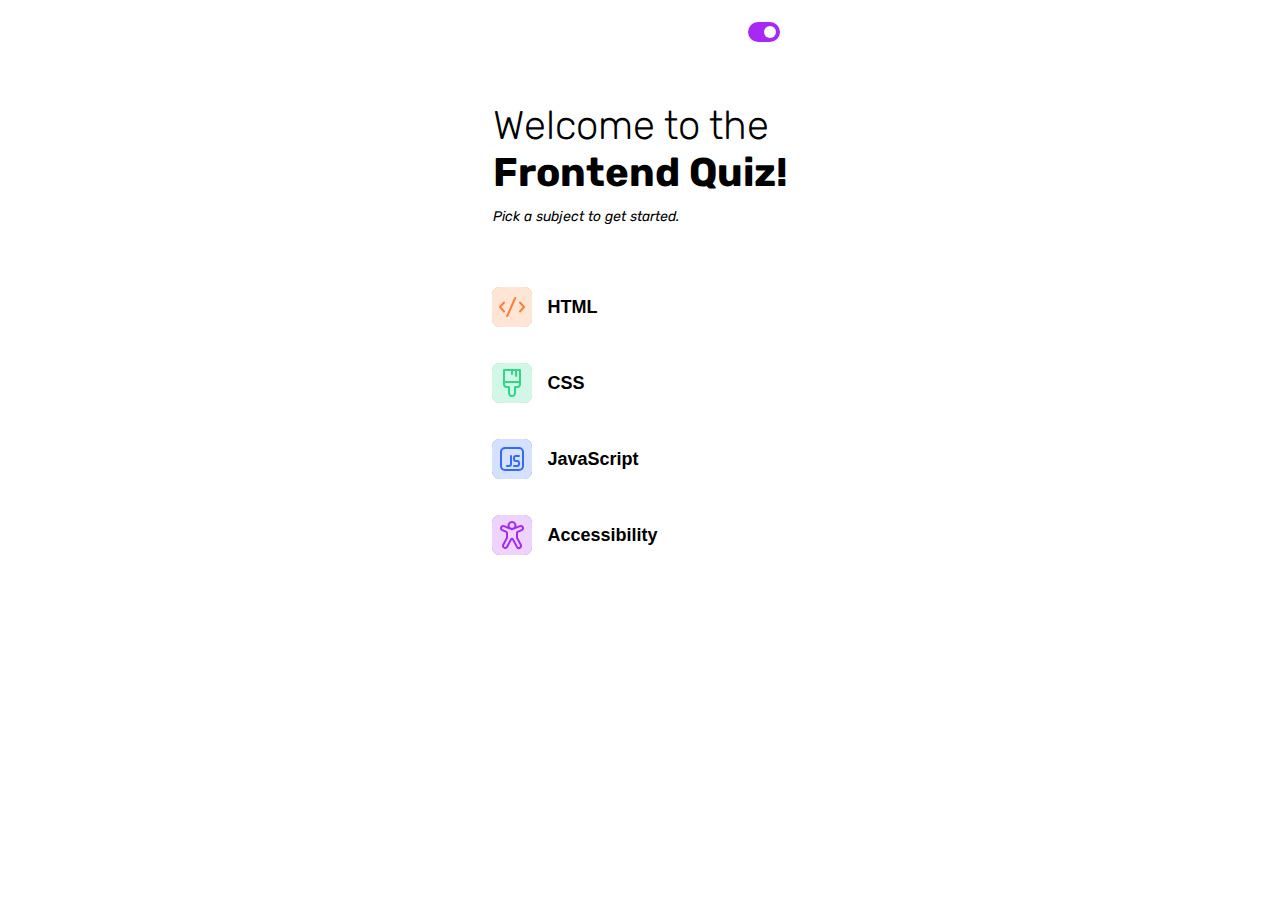
==== index.html @ 6cc458e9 "Setup element maker and quiz section for it" ====
<!DOCTYPE html>
<html lang="en">
	<head>
		<meta charset="UTF-8" />
		<meta
			name="viewport"
			content="width=device-width, initial-scale=1.0"
		/>

		<link
			rel="icon"
			type="image/png"
			sizes="32x32"
			href="./assets/images/favicon-32x32.png"
		/>

		<title>Frontend Mentor | Frontend quiz app</title>

		<link
			rel="stylesheet"
			href="style.css"
		/>

		<script
			defer
			type="module"
			src="./src/main.js"
		></script>
	</head>
	<body>
		<div class="app">
			<nav class="app-header max-width auto-inline-margin">
				<div
					data-quiz-active="false"
					class="app-header-quiz-category heading-s"
				>
					<span
						data-bg-color="white"
						class="quiz-button-icon-container quiz-category-icon-container"
						><img
							id="current-quiz-label-image"
							src="./assets/images/icon-accessibility.svg"
							alt="Accessibility"
					/></span>
					<span id="current-category-label">Category</span>
				</div>
				<div class="light-switch-container">
					<span class="light-switch-icon light-switch-icon-light"></span>
					<label class="switch">
						<input
							type="checkbox"
							id="light-toggle"
							checked
						/>
						<span class="slider round"></span>
					</label>
					<span class="light-switch-icon light-switch-icon-dark"></span>
				</div>
			</nav>
			<header
				id="quiz-intro-container"
				class="quiz-intro-container app-screen"
			>
				<div class="title-container max-width">
					<h1 class="title">
						<span class="heading-l">Welcome to the</span>
						<br />
						<span class="heading-l bold">Frontend Quiz!</span>
					</h1>
					<p class="body-s subtitle">Pick a subject to get started.</p>
				</div>
				<nav class="quiz-choices-nav max-width">
					<ul class="quiz-choices-list">
						<li>
							<button
								id="btn-quiz-choice-html"
								class="button btn-quiz-category-choice btn-quiz-button heading-s"
							>
								<span
									data-bg-color="orange"
									class="quiz-button-icon-container"
									><img
										src="./assets/images/icon-html.svg"
										alt=""
										srcset=""
								/></span>
								<span>HTML</span>
							</button>
						</li>
						<li>
							<button
								id="btn-quiz-choice-css"
								class="button btn-quiz-category-choice btn-quiz-button heading-s"
							>
								<span
									data-bg-color="green"
									class="quiz-button-icon-container"
									><img
										src="./assets/images/icon-css.svg"
										alt=""
										srcset=""
								/></span>
								<span>CSS</span>
							</button>
						</li>
						<li>
							<button
								id="btn-quiz-choice-js"
								class="button btn-quiz-category-choice btn-quiz-button heading-s"
							>
								<span
									data-bg-color="blue"
									class="quiz-button-icon-container"
									><img
										src="./assets/images/icon-js.svg"
										alt=""
										srcset=""
								/></span>
								<span>JavaScript</span>
							</button>
						</li>
						<li>
							<button
								id="btn-quiz-choice-accessibility"
								class="button btn-quiz-category-choice btn-quiz-button heading-s"
							>
								<span
									data-bg-color="purple"
									class="quiz-button-icon-container"
									><img
										src="./assets/images/icon-accessibility.svg"
										alt=""
										srcset=""
								/></span>
								<span>Accessibility</span>
							</button>
						</li>
					</ul>
				</nav>
			</header>
			<main
				id="quiz-container"
				class="quiz-container app-screen"
			>
				<section class="auto-inline-margin">
					<div class="question-header max-width auto-inline-margin">
						<h3 class="body-s subtitle">
							Question <span>{number}</span> of 10
						</h3>
						<p class="quiz-question-body">
							Lorem ipsum dolor sit amet consectetur adipisicing elit. Maxime
							officiis cumque officia?
						</p>
						<div
							id="quiz-progress-bar-container"
							class=""
						>
							<div id="quiz-progress-bar"></div>
						</div>
					</div>

					<div class="max-width auto-inline-margin">
						<ul>
							<li>
								<button
									id="btn-quiz-option-a"
									class="button btn-quiz-button btn-quiz-question-option heading-s"
								>
									<span
										class="quiz-button-icon-container quiz-button-option-icon icon-bg-white"
									></span>
									<span>Option A</span>
								</button>
							</li>
							<li>
								<button
									id="btn-quiz-option-b"
									class="button btn-quiz-button btn-quiz-question-option heading-s"
								>
									<span
										class="quiz-button-icon-container quiz-button-option-icon icon-bg-white"
									></span>
									<span>Option B</span>
								</button>
							</li>
							<li>
								<button
									id="btn-quiz-option-c"
									class="button btn-quiz-button btn-quiz-question-option heading-s"
								>
									<span
										class="quiz-button-icon-container quiz-button-option-icon icon-bg-white"
									></span>
									<span>Option C</span>
								</button>
							</li>
							<li>
								<button
									id="btn-quiz-option-d"
									class="button btn-quiz-button btn-quiz-question-option heading-s"
								>
									<span
										class="quiz-button-icon-container quiz-button-option-icon icon-bg-white"
									></span>
									<span>Option D</span>
								</button>
							</li>
						</ul>
						<button
							id="quiz-submit-question"
							class="button btn-question-submit"
						>
							Submit answer
						</button>
					</div>
				</section>

				<div
					class="quiz-end-screen app-screen"
					style="display: none"
				>
					<div class="max-width auto-inline-margin"></div>
					Quiz completed You scored <span>{score}</span>out of 10
				</div>
			</main>
		</div>
	</body>
</html>
---- style.css ----
@font-face {
	font-family: 'Rubik';
	src: url('./assets/fonts/Rubik-VariableFont_wght.ttf');
	font-style: normal;
}

@font-face {
	font-family: 'Rubik';
	src: url('./assets/fonts/Rubik-Italic-VariableFont_wght.ttf');
	font-style: italic;
}

:root {
	color-scheme: light dark;

	--clr-purple: #a729f5;
	--clr-green: #26d782;
	--clr-red: #ee5454;
	--clr-blue: #306aff;
	--clr-orange: #ff7e35;

	--clr-pure-white: #ffffff;
	--clr-dark-navy: #313e51;
	--clr-grey-navy: #626c7f;
	--clr-light-grey: #f4f6fa;
	--clr-navy: #3b4d66;
	--clr-light-bluish: #abc1e1;

	--clr-primary: var(--clr-purple);
	--clr-success: var(--clr-green);
	--clr-error: var(--clr-red);

	--radius: 24px; /* Desktop */
	--radius: 12px; /* Mobile */

	font-size: 12px;
}

/*** Reset ***/

*,
*::before,
*::after {
	box-sizing: border-box;
}

h1,
h2,
h3,
h4,
h5,
h6,
p,
ul,
ol,
li {
	margin: 0;
	padding: 0;
}

/*** Light & Dark Color Schemes ***/
:root:has(body[data-light-mode='dark']) {
	--clr-on-surface-1: var(--clr-pure-white);
	--clr-on-surface-2: var(--clr-light-bluish);

	--clr-surface-1: var(--clr-dark-navy);
	--clr-surface-2: var(--clr-navy);
}

:root:has(body[data-light-mode='light']) {
	--clr-on-surface-1: var(--clr-dark-navy);
	--clr-on-surface-2: var(--clr-grey-navy);

	--clr-surface-1: var(--clr-light-grey);
	--clr-surface-2: var(--clr-pure-white);
}

/*** General ***/

body {
	display: flex;
	flex-direction: column;
	align-items: center;
	justify-content: center;

	min-height: 100vh;
	width: 100%;

	margin: 0;

	font-family: 'Rubik', sans-serif;
	color: var(--clr-on-surface-1);

	background-color: var(--clr-surface-1);

	background-repeat: no-repeat;
	background-attachment: fixed;
	background-size: cover;
}

.app {
	position: relative;

	overflow: hidden;

	width: 100vw;
	min-height: 100vh;
}

.app-screen {
	position: absolute;
	top: 0;
	left: 0;

	display: flex;
	align-items: center;
	justify-content: center;

	height: 100%;
	width: 100%;

	transition: transform 0.5s ease-out;
}

/*** App Header ***/

.app-header {
	position: relative;
	display: flex;
	align-items: center;
	justify-content: space-between;

	width: 100%;

	margin-top: 1rem;

	z-index: 10;
}

.app-header-quiz-category {
	display: flex;
	align-items: center;
}

.quiz-button-icon-container.quiz-category-icon-container {
	border-radius: 4px;
}

/*** Quiz Introduction ***/
header.quiz-intro-container {
	display: flex;
	flex-direction: column;
	align-items: center;
	justify-content: center;

	gap: 4rem;

	width: 100%;
}

.title-container {
	display: flex;
	flex-direction: column;
	justify-content: space-between;

	min-height: 125px;

	margin-top: 8.5rem;
}

.quiz-choices-nav {
	width: 100%;
	margin-bottom: auto;
}

/*** Quiz Container ***/

#quiz-container {
	visibility: hidden; /* Only doing this initially because the screen starts out in the middle then flys out when the page loads, and it looks bad.
							This gets updated in the JavaScript when any button is clicked so it becomes visible right away and the user never knows! */

	display: flex;
	flex-direction: column;
	align-items: start;
	justify-content: stretch;

	gap: 1rem;

	margin-bottom: auto;

	transform: translateX(100%);
}

.question-header {
	margin-top: 8.5rem;
}

button.button.btn-question-submit {
	margin-top: 1rem;

	font-size: 18px;
	font-weight: 700;

	background-color: var(--clr-purple);
}

/*** Lists ***/

ul {
	display: flex;
	flex-direction: column;
	align-items: center;
	justify-content: center;

	/* gap: 2rem; */ /* Desktop */
	gap: 12px; /* Mobile */

	width: 100%;

	margin: 0;
	padding: 0;

	list-style-type: none;
}

li {
	width: 100%;
}

/*** Buttons ***/

button.button {
	position: relative;
	display: flex;
	align-items: center;
	justify-content: center;

	border: 3px solid rgba(0, 0, 0, 0);
	border-radius: var(--radius);

	color: var(--clr-on-surface-1);

	background-color: var(--clr-surface-2);

	width: 100%;
	max-width: 564px;

	min-height: 96px; /* Desktop */
	min-height: 64px; /* Mobile */

	padding-inline: 20px; /* Desktop */
	padding-inline: 12px; /* Mobile */

	overflow: hidden;

	transition: border 0.1s ease-out;
}

button.button::before {
	content: '';

	position: absolute;
	top: 0;
	left: 0;

	width: 100%;
	height: 100%;

	background-color: white;
	opacity: 0;

	transition: opacity 0.1s ease-out;
}

.button.btn-question-submit {
	color: var(--clr-pure-white);
}

/*** Buttons - Hover ***/

button.button:hover {
	cursor: pointer;
	border: 3px solid rgba(255, 255, 255, 0.1);
}

button.button:hover::before {
	opacity: 0.1;
}

/*** Buttons - Active ***/

button.button:active {
	border: 3px solid white;
}

/*** Buttons - Other ***/

button.button.btn-quiz-button {
	justify-content: start;
}

/*** Quiz Category Icon ***/

.quiz-button-icon-container {
	position: relative;
	isolation: isolate;

	display: flex;
	align-items: center;
	justify-content: center;

	margin-right: 32px; /* Desktop */
	margin-right: 16px; /* Mobile */

	padding: 8px; /* Desktop */
	padding: 4px; /* Mobile */

	width: 56px; /* Desktop */
	width: 40px; /* Mobile */

	height: 56px; /* Desktop */
	height: 40px; /* Mobile */

	aspect-ratio: 1;

	border-radius: 8px;

	overflow: hidden;
}

.quiz-button-icon-container::before {
	content: '';
	position: absolute;
	top: 0;
	left: 0;

	width: 100%;
	height: 100%;

	background-color: #fff;
	opacity: 0.8;
}

.quiz-button-icon-container > img {
	max-width: 100%;
	z-index: 2;
}

/*** Buttons for Quiz Options ***/

.quiz-button-option-icon::before {
	content: 'A'; /* This should be dynamically changed in JS */
	display: flex;
	align-items: center;
	justify-content: center;

	font-size: 18px;
	color: var(--clr-grey-navy);
}

.btn-quiz-question-option:active > .quiz-button-icon-container::before,
.btn-quiz-question-option:focus > .quiz-button-icon-container::before {
	background-color: var(--clr-purple);
	color: var(--clr-pure-white);
}

button.button:has(.quiz-button-option-icon):active,
button.button:has(.quiz-button-option-icon):focus {
	border-color: var(--clr-purple);
}

/*** Button Icon Background Colors ***/

.icon-bg-orange,
[data-bg-color='orange'] {
	background-color: var(--clr-orange);
}

.icon-bg-green,
[data-bg-color='green'] {
	background-color: var(--clr-green);
}

.icon-bg-blue,
[data-bg-color='blue'] {
	background-color: var(--clr-blue);
}

.icon-bg-purple,
[data-bg-color='purple'] {
	background-color: var(--clr-purple);
}

.icon-bg-white,
[data-bg-color='white'] {
	background-color: var(--clr-pure-white);
}

/*** Buttons with BG Icon Colors - Active ***/

button.button:has([data-bg-color='orange']):active,
button.button:has([data-bg-color='orange']):focus {
	border-color: var(--clr-orange);
}

button.button:has([data-bg-color='green']):active,
button.button:has([data-bg-color='green']):focus {
	border-color: var(--clr-green);
}

button.button:has([data-bg-color='blue']):active,
button.button:has([data-bg-color='blue']):focus {
	border-color: var(--clr-blue);
}

button.button:has([data-bg-color='purple']):active,
button.button:has([data-bg-color='purple']):focus {
	border-color: var(--clr-purple);
}

/*** Light Toggle ***/

.light-switch-container {
	display: flex;
	align-items: center;
	justify-content: center;

	gap: 8px;

	margin-left: auto;
}

.switch {
	position: relative;
	display: inline-block;

	width: 32px;
	height: 20px;
}

.switch input {
	opacity: 0;
	width: 0;
	height: 0;
}

.slider {
	position: absolute;
	cursor: pointer;
	inset: 0;
	background-color: var(--clr-purple);
	transition: 0.1s ease-out;
}

.slider:before {
	position: absolute;
	content: '';
	height: 12px;
	width: 12px;
	left: 4px;
	bottom: 4px;
	background-color: var(--clr-pure-white);
	transition: 0.1s ease-out;
}

input:checked + .slider {
	background-color: var(--clr-purple);
}

input:focus + .slider {
	box-shadow: 0 0 1px var(--clr-purple);
}

input:checked + .slider:before {
	transform: translateX(12px);
}

/*** Light Toggle Icons ***/

.light-switch-icon {
	display: flex;
	align-items: center;
	justify-content: center;

	width: 16px;
	height: 16px;

	background-repeat: no-repeat;
	background-position: 50%;
	background-size: cover;
}

/* Rounded sliders */
.slider.round {
	border-radius: 34px;
}

.slider.round:before {
	border-radius: 50%;
}

/*** Quiz Progress Bar ***/

#quiz-progress-bar-container {
	position: relative;
	display: flex;
	align-items: center;
	justify-content: center;

	margin-block: 1rem;

	height: 16px;
	width: 100%;

	border: 4px solid var(--clr-surface-2);
	border-radius: 999px;

	background-color: var(--clr-surface-2);

	overflow: hidden;
}

#quiz-progress-bar {
	position: absolute;
	left: 0;

	display: flex;
	align-items: center;
	justify-content: center;

	max-width: 100%;
	width: 65%; /* Should dynamically change with JS */
	height: 100%;

	border-radius: 999px;

	background-color: var(--clr-purple);
}

/*** Utility ***/

[data-quiz-active='true'] {
	visibility: visible;
	opacity: 1;

	transition: opacity 0.5s ease-in-out;
}

.hidden,
[data-quiz-active='false'] {
	visibility: hidden;
	opacity: 0;
}

.auto-inline-margin {
	margin-inline: auto;
	width: 100%;
}

.max-width {
	max-width: 327px;
}

.bold,
.heading-l.bold {
	font-weight: 700;
}

.heading-display {
	font-size: 144px;
}

h1,
h2,
.heading-l {
	font-size: 64px; /* Desktop */
	font-size: 40px; /* Mobile */
	font-weight: 300;
}

h3,
h4,
.heading-m {
	font-size: 36px;
	font-weight: 300;
}

h5,
h6,
.heading-s {
	font-size: 28px; /* Desktop */
	font-size: 18px; /* Mobile */
	font-weight: 600;
}

p,
.body-m {
	font-size: 24px;
	line-height: 150%;
}

.body-s {
	font-size: 20px; /* Desktop */
	font-size: 14px; /* Mobile */
	font-style: italic;
	line-height: 150%;
	color: var(--clr-on-surface-2);
}

.quiz-question-body {
	font-size: 20px;
	line-height: 120%;
}

/*** Background Images - Responsive with Light & Dark Versions ***/

/*** Desktop Color Scheme BG ***/
body[data-light-mode='dark'] {
	body {
		background-image: url(./assets/images/pattern-background-desktop-dark.svg);
	}

	.light-switch-icon-dark {
		background-image: url('./assets/images/icon-moon-light.svg');
	}

	.light-switch-icon-light {
		background-image: url('./assets/images/icon-sun-light.svg');
	}
}

body[data-light-mode='light'] {
	body {
		background-image: url(./assets/images/pattern-background-desktop-light.svg);
	}

	.light-switch-icon-dark {
		background-image: url('./assets/images/icon-moon-dark.svg');
	}

	.light-switch-icon-light {
		background-image: url('./assets/images/icon-sun-dark.svg');
	}
}

/*** Tablet Color Scheme BG ***/

@media screen and (max-width: 768px) {
	body[data-light-mode='dark'] {
		background-image: url(./assets/images/pattern-background-tablet-dark.svg);
	}

	body[data-light-mode='light'] {
		background-image: url(./assets/images/pattern-background-tablet-light.svg);
	}
}

/*** Mobile Color Scheme BG ***/
@media screen and (max-width: 375px) {
	body[data-light-mode='dark'] {
		background-image: url(./assets/images/pattern-background-mobile-dark.svg);
	}

	body[data-light-mode='light'] {
		background-image: url(./assets/images/pattern-background-mobile-light.svg);
	}
}
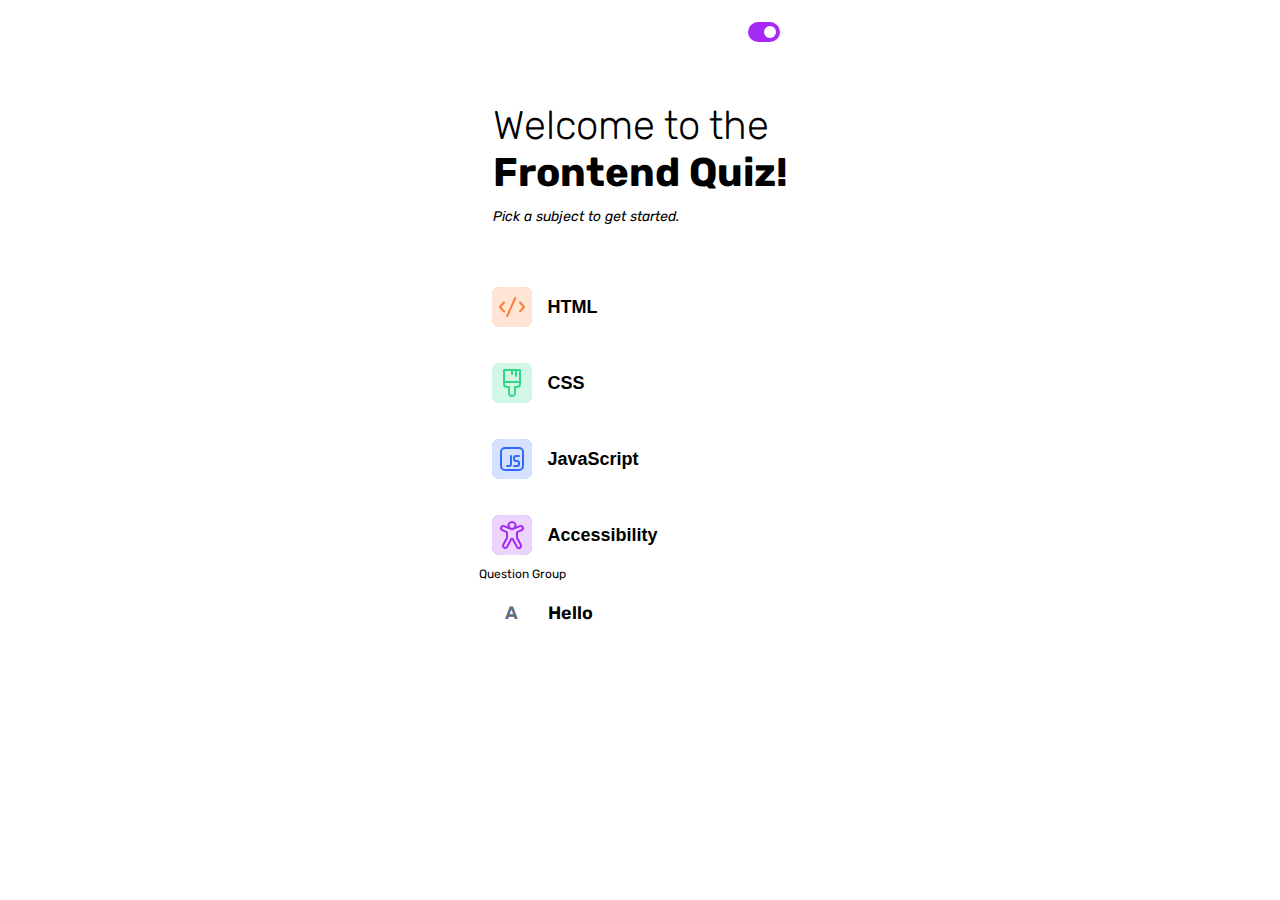
==== commit d5c2392b: "Working on styling those radio buttons" ====
--- a/index.html
+++ b/index.html
@@ -136,93 +136,40 @@
 							</button>
 						</li>
 					</ul>
+					<fieldset class="quiz-questions-fieldset">
+						<legend>Question Group</legend>
+						<label class="question-container button btn-quiz-button heading-s">
+							<input
+								class="question-input"
+								type="radio"
+								name=""
+								id=""
+							/>
+							<span
+								data-bg-color="white"
+								class="question-icon quiz-button-icon-container"
+								>A</span
+							>
+							<span class="question-label">Hello</span>
+						</label>
+					</fieldset>
 				</nav>
 			</header>
 			<main
 				id="quiz-container"
 				class="quiz-container app-screen"
 			>
-				<section class="auto-inline-margin">
-					<div class="question-header max-width auto-inline-margin">
-						<h3 class="body-s subtitle">
-							Question <span>{number}</span> of 10
-						</h3>
-						<p class="quiz-question-body">
-							Lorem ipsum dolor sit amet consectetur adipisicing elit. Maxime
-							officiis cumque officia?
-						</p>
-						<div
-							id="quiz-progress-bar-container"
-							class=""
-						>
-							<div id="quiz-progress-bar"></div>
-						</div>
-					</div>
-
-					<div class="max-width auto-inline-margin">
-						<ul>
-							<li>
-								<button
-									id="btn-quiz-option-a"
-									class="button btn-quiz-button btn-quiz-question-option heading-s"
-								>
-									<span
-										class="quiz-button-icon-container quiz-button-option-icon icon-bg-white"
-									></span>
-									<span>Option A</span>
-								</button>
-							</li>
-							<li>
-								<button
-									id="btn-quiz-option-b"
-									class="button btn-quiz-button btn-quiz-question-option heading-s"
-								>
-									<span
-										class="quiz-button-icon-container quiz-button-option-icon icon-bg-white"
-									></span>
-									<span>Option B</span>
-								</button>
-							</li>
-							<li>
-								<button
-									id="btn-quiz-option-c"
-									class="button btn-quiz-button btn-quiz-question-option heading-s"
-								>
-									<span
-										class="quiz-button-icon-container quiz-button-option-icon icon-bg-white"
-									></span>
-									<span>Option C</span>
-								</button>
-							</li>
-							<li>
-								<button
-									id="btn-quiz-option-d"
-									class="button btn-quiz-button btn-quiz-question-option heading-s"
-								>
-									<span
-										class="quiz-button-icon-container quiz-button-option-icon icon-bg-white"
-									></span>
-									<span>Option D</span>
-								</button>
-							</li>
-						</ul>
-						<button
-							id="quiz-submit-question"
-							class="button btn-question-submit"
-						>
-							Submit answer
-						</button>
-					</div>
-				</section>
-
-				<div
-					class="quiz-end-screen app-screen"
-					style="display: none"
-				>
-					<div class="max-width auto-inline-margin"></div>
-					Quiz completed You scored <span>{score}</span>out of 10
-				</div>
+				<!-- ------------------- -->
+				<!--Quiz Sections Go Here-->
+				<!-- ------------------- -->
 			</main>
+			<div
+				class="quiz-end-screen app-screen"
+				style="display: none"
+			>
+				<div class="max-width auto-inline-margin"></div>
+				Quiz completed You scored <span>{score}</span>out of 10
+			</div>
 		</div>
 	</body>
 </html>
--- a/style.css
+++ b/style.css
@@ -176,6 +176,12 @@
 /*** Quiz Container ***/
 
 #quiz-container {
+	position: relative;
+	/* overflow: hidden; */
+
+	/* width: 100vw; */
+	/* height: 100%; */
+
 	visibility: hidden; /* Only doing this initially because the screen starts out in the middle then flys out when the page loads, and it looks bad.
 							This gets updated in the JavaScript when any button is clicked so it becomes visible right away and the user never knows! */
 
@@ -191,82 +197,132 @@
 	transform: translateX(100%);
 }
 
-.question-header {
-	margin-top: 8.5rem;
-}
-
-button.button.btn-question-submit {
-	margin-top: 1rem;
-
-	font-size: 18px;
-	font-weight: 700;
-
-	background-color: var(--clr-purple);
-}
-
-/*** Lists ***/
-
-ul {
-	display: flex;
-	flex-direction: column;
-	align-items: center;
-	justify-content: center;
-
-	/* gap: 2rem; */ /* Desktop */
-	gap: 12px; /* Mobile */
-
-	width: 100%;
-
-	margin: 0;
-	padding: 0;
-
-	list-style-type: none;
-}
-
-li {
-	width: 100%;
-}
-
-/*** Buttons ***/
-
-button.button {
-	position: relative;
-	display: flex;
-	align-items: center;
-	justify-content: center;
-
-	border: 3px solid rgba(0, 0, 0, 0);
-	border-radius: var(--radius);
-
-	color: var(--clr-on-surface-1);
-
-	background-color: var(--clr-surface-2);
-
-	width: 100%;
-	max-width: 564px;
-
-	min-height: 96px; /* Desktop */
-	min-height: 64px; /* Mobile */
-
-	padding-inline: 20px; /* Desktop */
-	padding-inline: 12px; /* Mobile */
-
-	overflow: hidden;
-
-	transition: border 0.1s ease-out;
-}
-
-button.button::before {
-	content: '';
-
+#quiz-container > section {
 	position: absolute;
 	top: 0;
 	left: 0;
 
+	display: flex;
+	flex-direction: column;
+	align-items: center;
+	justify-content: start;
+
+	height: 100vh;
+	width: 100%;
+
+	transition: transform 0.5s ease-out;
+}
+
+.question-header {
+	margin-top: 4rem;
+}
+
+button.button.btn-question-submit {
+	margin-top: 1rem;
+
+	font-size: 18px;
+	font-weight: 700;
+
+	background-color: var(--clr-purple);
+}
+
+/*** Quiz Questions Fieldset ***/
+
+.quiz-questions-fieldset {
+	display: flex;
+	flex-direction: column;
+	align-items: center;
+	justify-content: center;
+
+	margin: 0;
+	padding: 0;
+
+	border: none;
+}
+
+.question-input {
+	display: none;
+}
+
+/* .question-container {
+	display: flex;
+	align-items: center;
+	justify-content: start;
+	gap: 1rem;
+
+	border-radius: var(--radius);
+
+	width: 100%;
+	min-height: 64px;
+	background-color: var(--clr-surface-2);
+} */
+/*** Lists ***/
+
+ul {
+	display: flex;
+	flex-direction: column;
+	align-items: center;
+	justify-content: center;
+
+	/* gap: 2rem; */ /* Desktop */
+	gap: 12px; /* Mobile */
+
+	width: 100%;
+
+	margin: 0;
+	padding: 0;
+
+	list-style-type: none;
+}
+
+li {
+	width: 100%;
+}
+
+/*** Buttons ***/
+
+button.button,
+label.button,
+.question-container.button {
+	position: relative;
+	display: flex;
+	align-items: center;
+	justify-content: start;
+
+	border: 3px solid rgba(0, 0, 0, 0);
+	border-radius: var(--radius);
+
+	color: var(--clr-on-surface-1);
+
+	background-color: var(--clr-surface-2);
+
+	width: 100%;
+	max-width: 564px;
+
+	min-height: 96px; /* Desktop */
+	min-height: 64px; /* Mobile */
+
+	padding-inline: 20px; /* Desktop */
+	padding-inline: 12px; /* Mobile */
+
+	overflow: hidden;
+
+	transition: border 0.1s ease-out;
+}
+
+button.button::before,
+label.button::before,
+.question-container.button::before {
+	content: '';
+
+	position: absolute;
+	top: 0;
+	left: 0;
+
 	width: 100%;
 	height: 100%;
 
-	background-color: white;
+	background-color: var(--clr-pure-white);
 	opacity: 0;
 
 	transition: opacity 0.1s ease-out;
@@ -278,18 +334,23 @@
 
 /*** Buttons - Hover ***/
 
-button.button:hover {
+button.button:hover,
+label.button:hover,
+.question-container.button:hover {
 	cursor: pointer;
 	border: 3px solid rgba(255, 255, 255, 0.1);
 }
 
-button.button:hover::before {
+button.button:hover::before,
+label.button:hover::before,
+.question-container.button:hover::before {
 	opacity: 0.1;
 }
 
 /*** Buttons - Active ***/
 
-button.button:active {
+button.button:active,
+input.question-input:checked {
 	border: 3px solid white;
 }
 
@@ -299,7 +360,11 @@
 	justify-content: start;
 }
 
-/*** Quiz Category Icon ***/
+.quiz-button-option-label {
+	text-align: left;
+}
+
+/*** Quiz Button Icon ***/
 
 .quiz-button-icon-container {
 	position: relative;
@@ -309,6 +374,8 @@
 	align-items: center;
 	justify-content: center;
 
+	flex-shrink: 0;
+
 	margin-right: 32px; /* Desktop */
 	margin-right: 16px; /* Mobile */
 
@@ -326,6 +393,9 @@
 	border-radius: 8px;
 
 	overflow: hidden;
+
+	font-size: 18px;
+	color: var(--clr-grey-navy);
 }
 
 .quiz-button-icon-container::before {
@@ -339,6 +409,8 @@
 
 	background-color: #fff;
 	opacity: 0.8;
+
+	z-index: -1;
 }
 
 .quiz-button-icon-container > img {
@@ -348,20 +420,14 @@
 
 /*** Buttons for Quiz Options ***/
 
-.quiz-button-option-icon::before {
-	content: 'A'; /* This should be dynamically changed in JS */
-	display: flex;
-	align-items: center;
-	justify-content: center;
-
-	font-size: 18px;
-	color: var(--clr-grey-navy);
+.btn-quiz-question-option:active > .quiz-button-icon-container,
+.btn-quiz-question-option:focus > .quiz-button-icon-container {
+	color: var(--clr-pure-white);
 }
 
 .btn-quiz-question-option:active > .quiz-button-icon-container::before,
 .btn-quiz-question-option:focus > .quiz-button-icon-container::before {
 	background-color: var(--clr-purple);
-	color: var(--clr-pure-white);
 }
 
 button.button:has(.quiz-button-option-icon):active,
@@ -529,7 +595,9 @@
 	justify-content: center;
 
 	max-width: 100%;
-	width: 65%; /* Should dynamically change with JS */
+
+	/* Width Should dynamically change with JS */
+
 	height: 100%;
 
 	border-radius: 999px;
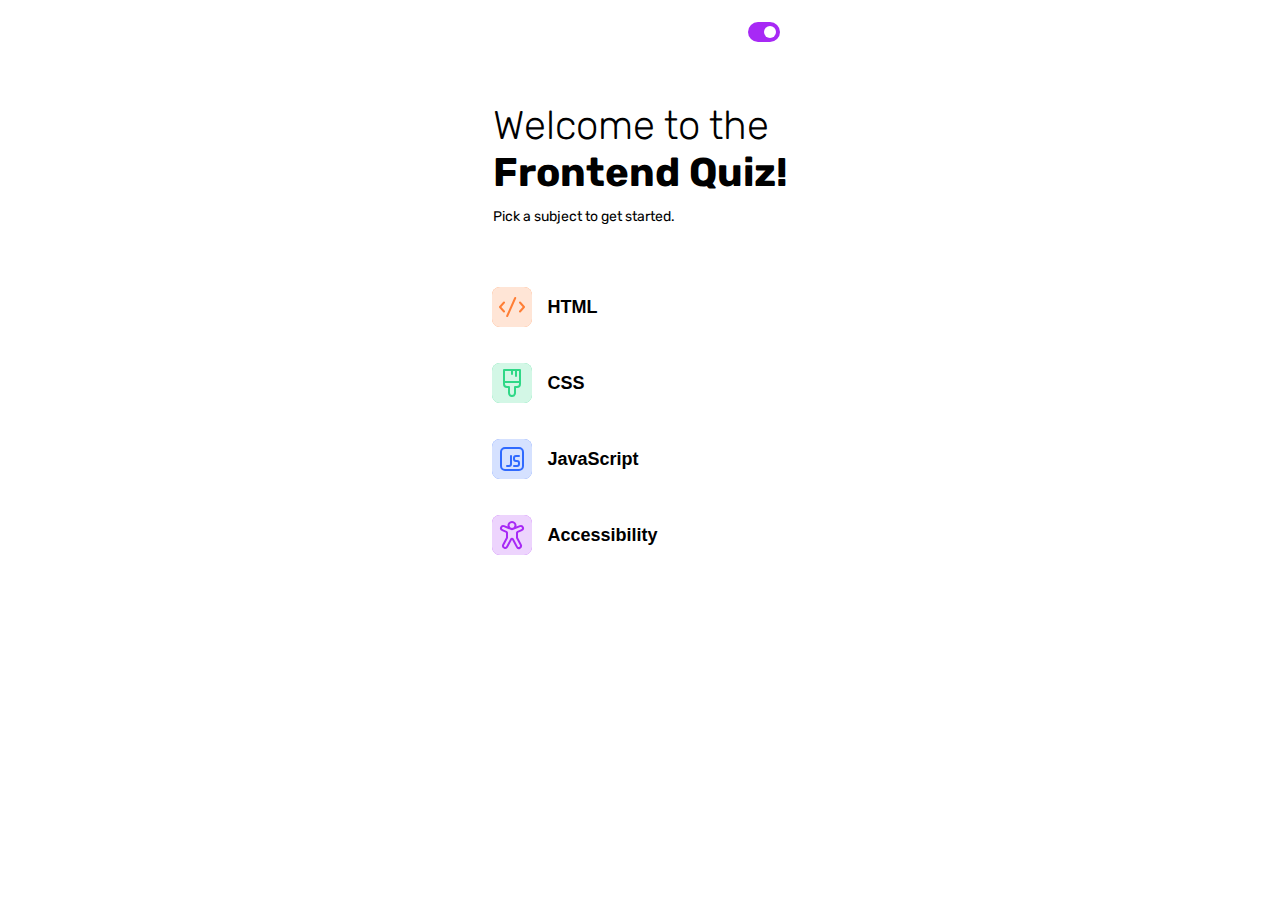
==== commit d2e07c17: "Setup end screen to be end of screen" ====
--- a/index.html
+++ b/index.html
@@ -4,36 +4,31 @@
 		<meta charset="UTF-8" />
 		<meta
 			name="viewport"
-			content="width=device-width, initial-scale=1.0"
-		/>
+			content="width=device-width, initial-scale=1.0" />
 
 		<link
 			rel="icon"
 			type="image/png"
 			sizes="32x32"
-			href="./assets/images/favicon-32x32.png"
-		/>
+			href="./assets/images/favicon-32x32.png" />
 
 		<title>Frontend Mentor | Frontend quiz app</title>
 
 		<link
 			rel="stylesheet"
-			href="style.css"
-		/>
+			href="style.css" />
 
 		<script
 			defer
 			type="module"
-			src="./src/main.js"
-		></script>
+			src="./src/main.js"></script>
 	</head>
 	<body>
 		<div class="app">
 			<nav class="app-header max-width auto-inline-margin">
 				<div
 					data-quiz-active="false"
-					class="app-header-quiz-category heading-s"
-				>
+					class="app-header-quiz-category heading-s">
 					<span
 						data-bg-color="white"
 						class="quiz-button-icon-container quiz-category-icon-container"
@@ -50,8 +45,7 @@
 						<input
 							type="checkbox"
 							id="light-toggle"
-							checked
-						/>
+							checked />
 						<span class="slider round"></span>
 					</label>
 					<span class="light-switch-icon light-switch-icon-dark"></span>
@@ -59,8 +53,7 @@
 			</nav>
 			<header
 				id="quiz-intro-container"
-				class="quiz-intro-container app-screen"
-			>
+				class="quiz-intro-container app-screen">
 				<div class="title-container max-width">
 					<h1 class="title">
 						<span class="heading-l">Welcome to the</span>
@@ -74,8 +67,7 @@
 						<li>
 							<button
 								id="btn-quiz-choice-html"
-								class="button btn-quiz-category-choice btn-quiz-button heading-s"
-							>
+								class="button btn-quiz-category-choice btn-quiz-button heading-s">
 								<span
 									data-bg-color="orange"
 									class="quiz-button-icon-container"
@@ -90,8 +82,7 @@
 						<li>
 							<button
 								id="btn-quiz-choice-css"
-								class="button btn-quiz-category-choice btn-quiz-button heading-s"
-							>
+								class="button btn-quiz-category-choice btn-quiz-button heading-s">
 								<span
 									data-bg-color="green"
 									class="quiz-button-icon-container"
@@ -106,8 +97,7 @@
 						<li>
 							<button
 								id="btn-quiz-choice-js"
-								class="button btn-quiz-category-choice btn-quiz-button heading-s"
-							>
+								class="button btn-quiz-category-choice btn-quiz-button heading-s">
 								<span
 									data-bg-color="blue"
 									class="quiz-button-icon-container"
@@ -122,8 +112,7 @@
 						<li>
 							<button
 								id="btn-quiz-choice-accessibility"
-								class="button btn-quiz-category-choice btn-quiz-button heading-s"
-							>
+								class="button btn-quiz-category-choice btn-quiz-button heading-s">
 								<span
 									data-bg-color="purple"
 									class="quiz-button-icon-container"
@@ -136,39 +125,51 @@
 							</button>
 						</li>
 					</ul>
-					<fieldset class="quiz-questions-fieldset">
-						<legend>Question Group</legend>
-						<label class="question-container button btn-quiz-button heading-s">
-							<input
-								class="question-input"
-								type="radio"
-								name=""
-								id=""
-							/>
-							<span
-								data-bg-color="white"
-								class="question-icon quiz-button-icon-container"
-								>A</span
-							>
-							<span class="question-label">Hello</span>
-						</label>
-					</fieldset>
 				</nav>
 			</header>
 			<main
 				id="quiz-container"
-				class="quiz-container app-screen"
-			>
+				class="quiz-container app-screen">
 				<!-- ------------------- -->
 				<!--Quiz Sections Go Here-->
 				<!-- ------------------- -->
 			</main>
 			<div
-				class="quiz-end-screen app-screen"
-				style="display: none"
-			>
-				<div class="max-width auto-inline-margin"></div>
-				Quiz completed You scored <span>{score}</span>out of 10
+				id="quiz-end-screen"
+				class="quiz-end-screen app-screen">
+				<div class="max-width auto-inline-margin quiz-end-content-container">
+					<div class="quiz-end-title-container">
+						<h3 class="heading-l">Quiz Completed</h3>
+						<p class="heading-l medium">You scored...</p>
+					</div>
+
+					<div class="quiz-end-score-reveal-container">
+						<div class="app-header-quiz-category heading-s">
+							<span
+								data-bg-color="white"
+								class="quiz-button-icon-container quiz-category-icon-container"
+								><img
+									id="current-quiz-label-image"
+									src="./assets/images/icon-accessibility.svg"
+									alt="Accessibility"
+							/></span>
+							<span id="current-category-label">Category</span>
+						</div>
+						<p>
+							<span
+								class="bold"
+								id="final-score"
+								>{score}</span
+							>
+						</p>
+						<p class="body-s">
+							out of <span class="total-questions">{total}</span>
+						</p>
+					</div>
+					<button class="button btn-question-submit quiz-submit-question">
+						<span class="medium">Play Again</span>
+					</button>
+				</div>
 			</div>
 		</div>
 	</body>
--- a/style.css
+++ b/style.css
@@ -101,7 +101,7 @@
 .app {
 	position: relative;
 
-	overflow: hidden;
+	overflow-x: hidden;
 
 	width: 100vw;
 	min-height: 100vh;
@@ -114,7 +114,6 @@
 
 	display: flex;
 	align-items: center;
-	justify-content: center;
 
 	height: 100%;
 	width: 100%;
@@ -146,12 +145,49 @@
 	border-radius: 4px;
 }
 
+/*** Quiz End Screen ***/
+
+#quiz-end-screen {
+	transform: translateX(100%);
+}
+
+.quiz-end-screen {
+	display: flex;
+	flex-direction: column;
+}
+
+.quiz-end-title-container {
+	text-align: start;
+}
+
+.quiz-end-content-container {
+	margin: auto;
+	text-align: center;
+}
+
+.quiz-end-score-reveal-container {
+	display: flex;
+	flex-direction: column;
+	align-items: center;
+	justify-content: center;
+	gap: 16px;
+
+	background-color: var(--clr-surface-2);
+	border-radius: var(--radius);
+
+	padding-block: 2rem;
+	margin-block: 1rem;
+}
+
+#final-score {
+	font-size: 88px;
+}
+
 /*** Quiz Introduction ***/
 header.quiz-intro-container {
 	display: flex;
 	flex-direction: column;
 	align-items: center;
-	justify-content: center;
 
 	gap: 4rem;
 
@@ -176,14 +212,14 @@
 /*** Quiz Container ***/
 
 #quiz-container {
-	position: relative;
-	/* overflow: hidden; */
-
-	/* width: 100vw; */
-	/* height: 100%; */
-
-	visibility: hidden; /* Only doing this initially because the screen starts out in the middle then flys out when the page loads, and it looks bad.
-							This gets updated in the JavaScript when any button is clicked so it becomes visible right away and the user never knows! */
+	position: absolute;
+
+	/*
+	Only doing this initially because the screen starts out in the middle then flys out when the
+	page loads, and it looks bad. This gets updated in the JavaScript when any button is clicked
+	so it becomes visible right away and the user never knows!
+	*/
+	visibility: hidden;
 
 	display: flex;
 	flex-direction: column;
@@ -214,7 +250,7 @@
 }
 
 .question-header {
-	margin-top: 4rem;
+	margin-top: 8.5rem;
 }
 
 button.button.btn-question-submit {
@@ -234,6 +270,8 @@
 	align-items: center;
 	justify-content: center;
 
+	gap: 1rem;
+
 	margin: 0;
 	padding: 0;
 
@@ -244,18 +282,117 @@
 	display: none;
 }
 
-/* .question-container {
-	display: flex;
-	align-items: center;
-	justify-content: start;
-	gap: 1rem;
-
-	border-radius: var(--radius);
-
-	width: 100%;
-	min-height: 64px;
-	background-color: var(--clr-surface-2);
-} */
+/*** Quiz Questions Wrong/Correct Styling ***/
+
+.btn-is-correct-icon {
+	display: flex;
+	align-items: center;
+	justify-content: center;
+
+	flex-shrink: 0;
+
+	margin-left: auto;
+
+	background-position: 50%;
+	background-repeat: no-repeat;
+	background-size: cover;
+
+	width: 32px;
+	height: 32px;
+}
+
+label.question-container[data-correct='true'][data-user-picked='true'] {
+	border: 3px solid var(--clr-green);
+}
+
+label.question-container[data-correct='false'][data-user-picked='true'] {
+	border: 3px solid var(--clr-red);
+}
+
+label.question-container[data-correct='true'] > .btn-is-correct-icon {
+	background-image: url('./assets/images/icon-correct.svg');
+}
+
+label.question-container[data-correct='false'] > .btn-is-correct-icon {
+	background-image: url('./assets/images/icon-incorrect.svg');
+}
+
+label.question-container[data-correct='hidden'] > .btn-is-correct-icon {
+	background-image: none;
+}
+
+.btn-quiz-question-option[data-correct='true']:has(input:checked)
+	> span.quiz-button-icon-container.quiz-button-option-icon::before {
+	background-color: var(--clr-green);
+}
+
+.btn-quiz-question-option[data-correct='false']:has(input:checked)
+	> span.quiz-button-icon-container.quiz-button-option-icon::before {
+	background-color: var(--clr-red);
+}
+
+/*** No Answer Selected Label ***/
+
+div.no-answer-selected-label-container {
+	display: flex;
+	align-items: center;
+	justify-content: center;
+
+	margin-top: 1rem;
+
+	visibility: hidden;
+}
+
+div.no-answer-selected-label-container > p {
+	font-size: 18px;
+	font-weight: 400;
+}
+
+span.no-answer-selected-icon {
+	background-image: url('./assets/images/icon-incorrect.svg');
+	background-size: cover;
+
+	margin-right: 0.8rem;
+
+	width: 32px;
+	height: 32px;
+}
+
+/*** Disabled Labels ***/
+
+label:has(input:disabled):hover {
+	cursor: default;
+	border: none;
+}
+
+label:has(input:disabled):hover::before {
+	cursor: default;
+	border: none;
+	opacity: 0;
+}
+
+label.question-container.button[data-correct='hidden']:has(
+		input:disabled
+	):hover {
+	border: 3px solid rgba(0, 0, 0, 0);
+}
+
+label.question-container.button[data-correct='true'][data-user-picked='false']:hover {
+	border: 3px solid rgba(0, 0, 0, 0);
+}
+
+label.btn-quiz-question-option[data-correct='hidden']:has(input:disabled):active
+	> .quiz-button-icon-container,
+label.btn-quiz-question-option[data-correct='true'][data-user-picked='false']:active
+	> .quiz-button-icon-container {
+	color: var(--clr-grey-navy);
+}
+
+label.btn-quiz-question-option:has(input:disabled):active
+	> .quiz-button-icon-container::before {
+	background-color: var(--clr-pure-white);
+}
+
 /*** Lists ***/
 
 ul {
@@ -329,28 +466,31 @@
 }
 
 .button.btn-question-submit {
+	justify-content: center;
 	color: var(--clr-pure-white);
 }
 
 /*** Buttons - Hover ***/
 
 button.button:hover,
-label.button:hover,
+label.button:hover {
+	cursor: pointer;
+	border: 3px solid rgba(255, 255, 255, 0.1);
+}
+
 .question-container.button:hover {
 	cursor: pointer;
-	border: 3px solid rgba(255, 255, 255, 0.1);
+	border: 3px solid var(--clr-purple);
 }
 
 button.button:hover::before,
-label.button:hover::before,
-.question-container.button:hover::before {
+label.button:hover::before {
 	opacity: 0.1;
 }
 
 /*** Buttons - Active ***/
 
-button.button:active,
-input.question-input:checked {
+button.button:active {
 	border: 3px solid white;
 }
 
@@ -396,6 +536,8 @@
 
 	font-size: 18px;
 	color: var(--clr-grey-navy);
+
+	transition: background-color 0.15s ease-out;
 }
 
 .quiz-button-icon-container::before {
@@ -407,10 +549,12 @@
 	width: 100%;
 	height: 100%;
 
-	background-color: #fff;
+	background-color: var(--clr-pure-white);
 	opacity: 0.8;
 
 	z-index: -1;
+
+	transition: background-color 0.15s ease-out;
 }
 
 .quiz-button-icon-container > img {
@@ -421,17 +565,25 @@
 /*** Buttons for Quiz Options ***/
 
 .btn-quiz-question-option:active > .quiz-button-icon-container,
-.btn-quiz-question-option:focus > .quiz-button-icon-container {
+.btn-quiz-question-option:focus > .quiz-button-icon-container,
+.btn-quiz-question-option:has(input:checked) > .quiz-button-icon-container {
 	color: var(--clr-pure-white);
 }
 
+span.quiz-button-icon-container.quiz-button-option-icon {
+	background-color: var(--clr-light-bluish);
+}
+
 .btn-quiz-question-option:active > .quiz-button-icon-container::before,
-.btn-quiz-question-option:focus > .quiz-button-icon-container::before {
+.btn-quiz-question-option:focus > .quiz-button-icon-container::before,
+.btn-quiz-question-option:has(input:checked)
+	> .quiz-button-icon-container::before {
 	background-color: var(--clr-purple);
 }
 
 button.button:has(.quiz-button-option-icon):active,
-button.button:has(.quiz-button-option-icon):focus {
+button.button:has(.quiz-button-option-icon):focus,
+.btn-quiz-question-option:has(input:checked) {
 	border-color: var(--clr-purple);
 }
 
@@ -573,7 +725,7 @@
 	align-items: center;
 	justify-content: center;
 
-	margin-block: 1rem;
+	margin-block: 3rem;
 
 	height: 16px;
 	width: 100%;
@@ -632,6 +784,11 @@
 .bold,
 .heading-l.bold {
 	font-weight: 700;
+}
+
+.medium,
+p.medium {
+	font-weight: 500;
 }
 
 .heading-display {
@@ -670,7 +827,6 @@
 .body-s {
 	font-size: 20px; /* Desktop */
 	font-size: 14px; /* Mobile */
-	font-style: italic;
 	line-height: 150%;
 	color: var(--clr-on-surface-2);
 }
@@ -678,6 +834,12 @@
 .quiz-question-body {
 	font-size: 20px;
 	line-height: 120%;
+}
+
+.italic,
+span.italic,
+p.italic {
+	font-style: italic;
 }
 
 /*** Background Images - Responsive with Light & Dark Versions ***/
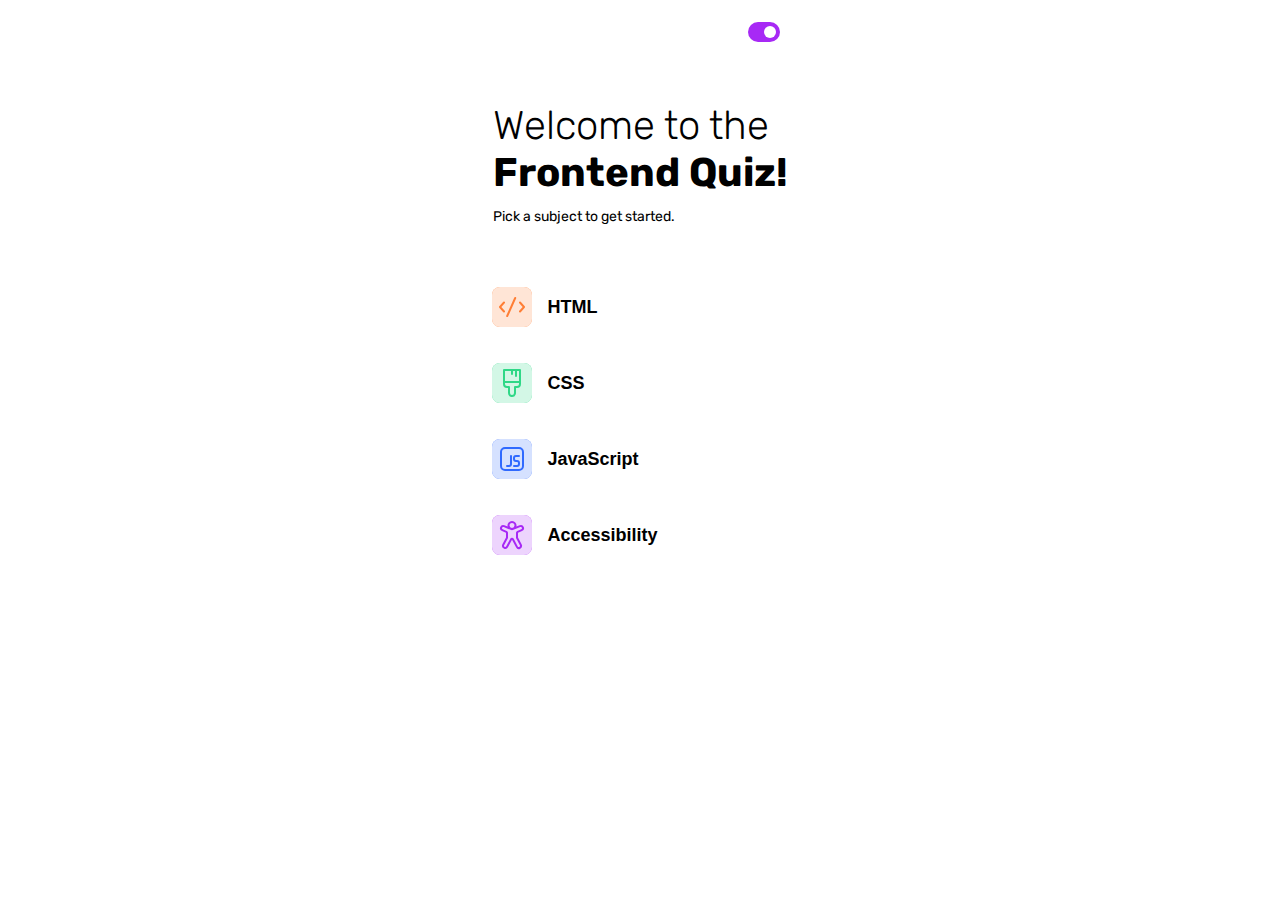
==== commit 6143e390: "Adjusted styling for end game screen" ====
--- a/index.html
+++ b/index.html
@@ -1,176 +1,184 @@
 <!DOCTYPE html>
 <html lang="en">
-	<head>
-		<meta charset="UTF-8" />
-		<meta
-			name="viewport"
-			content="width=device-width, initial-scale=1.0" />
+  <head>
+    <meta charset="UTF-8" />
+    <meta
+      name="viewport"
+      content="width=device-width, initial-scale=1.0" />
 
-		<link
-			rel="icon"
-			type="image/png"
-			sizes="32x32"
-			href="./assets/images/favicon-32x32.png" />
+    <link
+      rel="icon"
+      type="image/png"
+      sizes="32x32"
+      href="./assets/images/favicon-32x32.png" />
 
-		<title>Frontend Mentor | Frontend quiz app</title>
+    <title>Frontend Mentor | Frontend quiz app</title>
 
-		<link
-			rel="stylesheet"
-			href="style.css" />
+    <link
+      rel="stylesheet"
+      href="style.css" />
 
-		<script
-			defer
-			type="module"
-			src="./src/main.js"></script>
-	</head>
-	<body>
-		<div class="app">
-			<nav class="app-header max-width auto-inline-margin">
-				<div
-					data-quiz-active="false"
-					class="app-header-quiz-category heading-s">
-					<span
-						data-bg-color="white"
-						class="quiz-button-icon-container quiz-category-icon-container"
-						><img
-							id="current-quiz-label-image"
-							src="./assets/images/icon-accessibility.svg"
-							alt="Accessibility"
-					/></span>
-					<span id="current-category-label">Category</span>
-				</div>
-				<div class="light-switch-container">
-					<span class="light-switch-icon light-switch-icon-light"></span>
-					<label class="switch">
-						<input
-							type="checkbox"
-							id="light-toggle"
-							checked />
-						<span class="slider round"></span>
-					</label>
-					<span class="light-switch-icon light-switch-icon-dark"></span>
-				</div>
-			</nav>
-			<header
-				id="quiz-intro-container"
-				class="quiz-intro-container app-screen">
-				<div class="title-container max-width">
-					<h1 class="title">
-						<span class="heading-l">Welcome to the</span>
-						<br />
-						<span class="heading-l bold">Frontend Quiz!</span>
-					</h1>
-					<p class="body-s subtitle">Pick a subject to get started.</p>
-				</div>
-				<nav class="quiz-choices-nav max-width">
-					<ul class="quiz-choices-list">
-						<li>
-							<button
-								id="btn-quiz-choice-html"
-								class="button btn-quiz-category-choice btn-quiz-button heading-s">
-								<span
-									data-bg-color="orange"
-									class="quiz-button-icon-container"
-									><img
-										src="./assets/images/icon-html.svg"
-										alt=""
-										srcset=""
-								/></span>
-								<span>HTML</span>
-							</button>
-						</li>
-						<li>
-							<button
-								id="btn-quiz-choice-css"
-								class="button btn-quiz-category-choice btn-quiz-button heading-s">
-								<span
-									data-bg-color="green"
-									class="quiz-button-icon-container"
-									><img
-										src="./assets/images/icon-css.svg"
-										alt=""
-										srcset=""
-								/></span>
-								<span>CSS</span>
-							</button>
-						</li>
-						<li>
-							<button
-								id="btn-quiz-choice-js"
-								class="button btn-quiz-category-choice btn-quiz-button heading-s">
-								<span
-									data-bg-color="blue"
-									class="quiz-button-icon-container"
-									><img
-										src="./assets/images/icon-js.svg"
-										alt=""
-										srcset=""
-								/></span>
-								<span>JavaScript</span>
-							</button>
-						</li>
-						<li>
-							<button
-								id="btn-quiz-choice-accessibility"
-								class="button btn-quiz-category-choice btn-quiz-button heading-s">
-								<span
-									data-bg-color="purple"
-									class="quiz-button-icon-container"
-									><img
-										src="./assets/images/icon-accessibility.svg"
-										alt=""
-										srcset=""
-								/></span>
-								<span>Accessibility</span>
-							</button>
-						</li>
-					</ul>
-				</nav>
-			</header>
-			<main
-				id="quiz-container"
-				class="quiz-container app-screen">
-				<!-- ------------------- -->
-				<!--Quiz Sections Go Here-->
-				<!-- ------------------- -->
-			</main>
-			<div
-				id="quiz-end-screen"
-				class="quiz-end-screen app-screen">
-				<div class="max-width auto-inline-margin quiz-end-content-container">
-					<div class="quiz-end-title-container">
-						<h3 class="heading-l">Quiz Completed</h3>
-						<p class="heading-l medium">You scored...</p>
-					</div>
+    <script
+      defer
+      type="module"
+      src="./src/main.js"></script>
+  </head>
+  <body>
+    <div class="app">
+      <nav class="app-header max-width auto-inline-margin">
+        <div
+          data-quiz-active="false"
+          class="app-header-quiz-category heading-s">
+          <span
+            data-bg-color="white"
+            class="quiz-button-icon-container quiz-category-icon-container"
+            ><img
+              class="current-quiz-label-image"
+              src="./assets/images/icon-accessibility.svg"
+              alt="Accessibility"
+          /></span>
+          <span id="current-category-label">Category</span>
+        </div>
+        <div class="light-switch-container">
+          <span class="light-switch-icon light-switch-icon-light"></span>
+          <label class="switch">
+            <input
+              type="checkbox"
+              id="light-toggle"
+              checked />
+            <span class="slider round"></span>
+          </label>
+          <span class="light-switch-icon light-switch-icon-dark"></span>
+        </div>
+      </nav>
+      <header
+        id="quiz-intro-container"
+        class="quiz-intro-container app-screen">
+        <div class="title-container max-width">
+          <h1 class="title">
+            <span class="heading-l">Welcome to the</span>
+            <br />
+            <span class="heading-l bold">Frontend Quiz!</span>
+          </h1>
+          <p class="body-s subtitle">Pick a subject to get started.</p>
+        </div>
+        <nav class="quiz-choices-nav max-width">
+          <ul class="quiz-choices-list">
+            <li>
+              <button
+                id="btn-quiz-choice-html"
+                class="button btn-quiz-category-choice btn-quiz-button heading-s">
+                <span
+                  data-bg-color="orange"
+                  class="quiz-button-icon-container"
+                  ><img
+                    src="./assets/images/icon-html.svg"
+                    alt=""
+                    srcset=""
+                /></span>
+                <span>HTML</span>
+              </button>
+            </li>
+            <li>
+              <button
+                id="btn-quiz-choice-css"
+                class="button btn-quiz-category-choice btn-quiz-button heading-s">
+                <span
+                  data-bg-color="green"
+                  class="quiz-button-icon-container"
+                  ><img
+                    src="./assets/images/icon-css.svg"
+                    alt=""
+                    srcset=""
+                /></span>
+                <span>CSS</span>
+              </button>
+            </li>
+            <li>
+              <button
+                id="btn-quiz-choice-js"
+                class="button btn-quiz-category-choice btn-quiz-button heading-s">
+                <span
+                  data-bg-color="blue"
+                  class="quiz-button-icon-container"
+                  ><img
+                    src="./assets/images/icon-js.svg"
+                    alt=""
+                    srcset=""
+                /></span>
+                <span>JavaScript</span>
+              </button>
+            </li>
+            <li>
+              <button
+                id="btn-quiz-choice-accessibility"
+                class="button btn-quiz-category-choice btn-quiz-button heading-s">
+                <span
+                  data-bg-color="purple"
+                  class="quiz-button-icon-container"
+                  ><img
+                    src="./assets/images/icon-accessibility.svg"
+                    alt=""
+                    srcset=""
+                /></span>
+                <span>Accessibility</span>
+              </button>
+            </li>
+          </ul>
+        </nav>
+      </header>
+      <main
+        id="quiz-container"
+        class="quiz-container app-screen">
+        <!-- ------------------- -->
+        <!--Quiz Sections Go Here-->
+        <!-- ------------------- -->
+      </main>
+      <div
+        id="quiz-end-screen"
+        class="quiz-end-screen app-screen">
+        <div class="max-width auto-inline-margin quiz-end-content-container">
+          <div class="quiz-end-title-container">
+            <h3 class="heading-l">Quiz Completed</h3>
+            <p class="heading-l medium">You scored...</p>
+          </div>
 
-					<div class="quiz-end-score-reveal-container">
-						<div class="app-header-quiz-category heading-s">
-							<span
-								data-bg-color="white"
-								class="quiz-button-icon-container quiz-category-icon-container"
-								><img
-									id="current-quiz-label-image"
-									src="./assets/images/icon-accessibility.svg"
-									alt="Accessibility"
-							/></span>
-							<span id="current-category-label">Category</span>
-						</div>
-						<p>
-							<span
-								class="bold"
-								id="final-score"
-								>{score}</span
-							>
-						</p>
-						<p class="body-s">
-							out of <span class="total-questions">{total}</span>
-						</p>
-					</div>
-					<button class="button btn-question-submit quiz-submit-question">
-						<span class="medium">Play Again</span>
-					</button>
-				</div>
-			</div>
-		</div>
-	</body>
+          <div class="quiz-end-score-reveal-container">
+            <div
+              class="app-header-quiz-category end-screen-quiz-category heading-s">
+              <span
+                data-bg-color="white"
+                class="quiz-button-icon-container quiz-category-icon-container"
+                ><img
+                  class="current-quiz-label-image"
+                  src="./assets/images/icon-accessibility.svg"
+                  alt="Accessibility"
+              /></span>
+              <span id="end-screen-category-label">{category}</span>
+            </div>
+            <p>
+              <span
+                class="bold"
+                id="final-score"
+                >{score}</span
+              >
+            </p>
+            <p class="body-s end-screen-total-out-of-label">
+              out of
+              <span
+                id="end-screen-total-questions"
+                class="total-questions"
+                >{total}</span
+              >
+            </p>
+          </div>
+          <button
+            id="btn-play-again"
+            class="button btn-question-submit quiz-submit-question">
+            <span class="">Play Again</span>
+          </button>
+        </div>
+      </div>
+    </div>
+  </body>
 </html>
--- a/style.css
+++ b/style.css
@@ -1,39 +1,39 @@
 @font-face {
-	font-family: 'Rubik';
-	src: url('./assets/fonts/Rubik-VariableFont_wght.ttf');
-	font-style: normal;
+  font-family: 'Rubik';
+  src: url('./assets/fonts/Rubik-VariableFont_wght.ttf');
+  font-style: normal;
 }
 
 @font-face {
-	font-family: 'Rubik';
-	src: url('./assets/fonts/Rubik-Italic-VariableFont_wght.ttf');
-	font-style: italic;
+  font-family: 'Rubik';
+  src: url('./assets/fonts/Rubik-Italic-VariableFont_wght.ttf');
+  font-style: italic;
 }
 
 :root {
-	color-scheme: light dark;
-
-	--clr-purple: #a729f5;
-	--clr-green: #26d782;
-	--clr-red: #ee5454;
-	--clr-blue: #306aff;
-	--clr-orange: #ff7e35;
-
-	--clr-pure-white: #ffffff;
-	--clr-dark-navy: #313e51;
-	--clr-grey-navy: #626c7f;
-	--clr-light-grey: #f4f6fa;
-	--clr-navy: #3b4d66;
-	--clr-light-bluish: #abc1e1;
-
-	--clr-primary: var(--clr-purple);
-	--clr-success: var(--clr-green);
-	--clr-error: var(--clr-red);
-
-	--radius: 24px; /* Desktop */
-	--radius: 12px; /* Mobile */
-
-	font-size: 12px;
+  color-scheme: light dark;
+
+  --clr-purple: #a729f5;
+  --clr-green: #26d782;
+  --clr-red: #ee5454;
+  --clr-blue: #306aff;
+  --clr-orange: #ff7e35;
+
+  --clr-pure-white: #ffffff;
+  --clr-dark-navy: #313e51;
+  --clr-grey-navy: #626c7f;
+  --clr-light-grey: #f4f6fa;
+  --clr-navy: #3b4d66;
+  --clr-light-bluish: #abc1e1;
+
+  --clr-primary: var(--clr-purple);
+  --clr-success: var(--clr-green);
+  --clr-error: var(--clr-red);
+
+  --radius: 24px; /* Desktop */
+  --radius: 12px; /* Mobile */
+
+  font-size: 12px;
 }
 
 /*** Reset ***/
@@ -41,7 +41,7 @@
 *,
 *::before,
 *::after {
-	box-sizing: border-box;
+  box-sizing: border-box;
 }
 
 h1,
@@ -54,366 +54,375 @@
 ul,
 ol,
 li {
-	margin: 0;
-	padding: 0;
+  margin: 0;
+  padding: 0;
 }
 
 /*** Light & Dark Color Schemes ***/
 :root:has(body[data-light-mode='dark']) {
-	--clr-on-surface-1: var(--clr-pure-white);
-	--clr-on-surface-2: var(--clr-light-bluish);
-
-	--clr-surface-1: var(--clr-dark-navy);
-	--clr-surface-2: var(--clr-navy);
+  --clr-on-surface-1: var(--clr-pure-white);
+  --clr-on-surface-2: var(--clr-light-bluish);
+
+  --clr-surface-1: var(--clr-dark-navy);
+  --clr-surface-2: var(--clr-navy);
 }
 
 :root:has(body[data-light-mode='light']) {
-	--clr-on-surface-1: var(--clr-dark-navy);
-	--clr-on-surface-2: var(--clr-grey-navy);
-
-	--clr-surface-1: var(--clr-light-grey);
-	--clr-surface-2: var(--clr-pure-white);
+  --clr-on-surface-1: var(--clr-dark-navy);
+  --clr-on-surface-2: var(--clr-grey-navy);
+
+  --clr-surface-1: var(--clr-light-grey);
+  --clr-surface-2: var(--clr-pure-white);
 }
 
 /*** General ***/
 
 body {
-	display: flex;
-	flex-direction: column;
-	align-items: center;
-	justify-content: center;
-
-	min-height: 100vh;
-	width: 100%;
-
-	margin: 0;
-
-	font-family: 'Rubik', sans-serif;
-	color: var(--clr-on-surface-1);
-
-	background-color: var(--clr-surface-1);
-
-	background-repeat: no-repeat;
-	background-attachment: fixed;
-	background-size: cover;
+  display: flex;
+  flex-direction: column;
+  align-items: center;
+  justify-content: center;
+
+  min-height: 100vh;
+  width: 100%;
+
+  margin: 0;
+
+  font-family: 'Rubik', sans-serif;
+  color: var(--clr-on-surface-1);
+
+  background-color: var(--clr-surface-1);
+
+  background-repeat: no-repeat;
+  background-attachment: fixed;
+  background-size: cover;
 }
 
 .app {
-	position: relative;
-
-	overflow-x: hidden;
-
-	width: 100vw;
-	min-height: 100vh;
+  position: relative;
+
+  overflow-x: hidden;
+
+  width: 100vw;
+  min-height: 100vh;
 }
 
 .app-screen {
-	position: absolute;
-	top: 0;
-	left: 0;
-
-	display: flex;
-	align-items: center;
-
-	height: 100%;
-	width: 100%;
-
-	transition: transform 0.5s ease-out;
+  position: absolute;
+  top: 0;
+  left: 0;
+
+  display: flex;
+  align-items: center;
+
+  height: 100%;
+  width: 100%;
+
+  transition: transform 0.5s ease-out;
 }
 
 /*** App Header ***/
 
 .app-header {
-	position: relative;
-	display: flex;
-	align-items: center;
-	justify-content: space-between;
-
-	width: 100%;
-
-	margin-top: 1rem;
-
-	z-index: 10;
+  position: relative;
+  display: flex;
+  align-items: center;
+  justify-content: space-between;
+
+  width: 100%;
+
+  margin-top: 1rem;
+
+  z-index: 10;
 }
 
 .app-header-quiz-category {
-	display: flex;
-	align-items: center;
+  display: flex;
+  align-items: center;
 }
 
 .quiz-button-icon-container.quiz-category-icon-container {
-	border-radius: 4px;
+  border-radius: 4px;
 }
 
 /*** Quiz End Screen ***/
 
 #quiz-end-screen {
-	transform: translateX(100%);
+  transform: translateX(100%);
 }
 
 .quiz-end-screen {
-	display: flex;
-	flex-direction: column;
+  display: flex;
+  flex-direction: column;
 }
 
 .quiz-end-title-container {
-	text-align: start;
+  text-align: start;
+  line-height: 250%;
 }
 
 .quiz-end-content-container {
-	margin: auto;
-	text-align: center;
+  margin: auto;
+  text-align: center;
 }
 
 .quiz-end-score-reveal-container {
-	display: flex;
-	flex-direction: column;
-	align-items: center;
-	justify-content: center;
-	gap: 16px;
-
-	background-color: var(--clr-surface-2);
-	border-radius: var(--radius);
-
-	padding-block: 2rem;
-	margin-block: 1rem;
+  display: flex;
+  flex-direction: column;
+  align-items: center;
+  justify-content: center;
+  gap: 16px;
+
+  background-color: var(--clr-surface-2);
+  border-radius: var(--radius);
+
+  padding-block: 4rem;
+  margin-block: 1.4rem;
+}
+
+.end-screen-quiz-category {
+  margin-bottom: 2.5rem;
+}
+
+p.end-screen-total-out-of-label {
+  font-size: 18px;
 }
 
 #final-score {
-	font-size: 88px;
+  font-size: 88px;
 }
 
 /*** Quiz Introduction ***/
 header.quiz-intro-container {
-	display: flex;
-	flex-direction: column;
-	align-items: center;
-
-	gap: 4rem;
-
-	width: 100%;
+  display: flex;
+  flex-direction: column;
+  align-items: center;
+
+  gap: 4rem;
+
+  width: 100%;
 }
 
 .title-container {
-	display: flex;
-	flex-direction: column;
-	justify-content: space-between;
-
-	min-height: 125px;
-
-	margin-top: 8.5rem;
+  display: flex;
+  flex-direction: column;
+  justify-content: space-between;
+
+  min-height: 125px;
+
+  margin-top: 8.5rem;
 }
 
 .quiz-choices-nav {
-	width: 100%;
-	margin-bottom: auto;
+  width: 100%;
+  margin-bottom: auto;
 }
 
 /*** Quiz Container ***/
 
 #quiz-container {
-	position: absolute;
-
-	/*
+  position: absolute;
+
+  /*
 	Only doing this initially because the screen starts out in the middle then flys out when the
 	page loads, and it looks bad. This gets updated in the JavaScript when any button is clicked
 	so it becomes visible right away and the user never knows!
 	*/
-	visibility: hidden;
-
-	display: flex;
-	flex-direction: column;
-	align-items: start;
-	justify-content: stretch;
-
-	gap: 1rem;
-
-	margin-bottom: auto;
-
-	transform: translateX(100%);
+  visibility: hidden;
+
+  display: flex;
+  flex-direction: column;
+  align-items: start;
+  justify-content: stretch;
+
+  gap: 1rem;
+
+  margin-bottom: auto;
+
+  transform: translateX(100%);
 }
 
 #quiz-container > section {
-	position: absolute;
-	top: 0;
-	left: 0;
-
-	display: flex;
-	flex-direction: column;
-	align-items: center;
-	justify-content: start;
-
-	height: 100vh;
-	width: 100%;
-
-	transition: transform 0.5s ease-out;
+  position: absolute;
+  top: 0;
+  left: 0;
+
+  display: flex;
+  flex-direction: column;
+  align-items: center;
+  justify-content: start;
+
+  height: 100vh;
+  width: 100%;
+
+  transition: transform 0.5s ease-out;
 }
 
 .question-header {
-	margin-top: 8.5rem;
+  margin-top: 8.5rem;
 }
 
 button.button.btn-question-submit {
-	margin-top: 1rem;
-
-	font-size: 18px;
-	font-weight: 700;
-
-	background-color: var(--clr-purple);
+  margin-top: 1rem;
+
+  font-size: 18px;
+  font-weight: 700;
+
+  background-color: var(--clr-purple);
 }
 
 /*** Quiz Questions Fieldset ***/
 
 .quiz-questions-fieldset {
-	display: flex;
-	flex-direction: column;
-	align-items: center;
-	justify-content: center;
-
-	gap: 1rem;
-
-	margin: 0;
-	padding: 0;
-
-	border: none;
+  display: flex;
+  flex-direction: column;
+  align-items: center;
+  justify-content: center;
+
+  gap: 1rem;
+
+  margin: 0;
+  padding: 0;
+
+  border: none;
 }
 
 .question-input {
-	display: none;
+  display: none;
 }
 
 /*** Quiz Questions Wrong/Correct Styling ***/
 
 .btn-is-correct-icon {
-	display: flex;
-	align-items: center;
-	justify-content: center;
-
-	flex-shrink: 0;
-
-	margin-left: auto;
-
-	background-position: 50%;
-	background-repeat: no-repeat;
-	background-size: cover;
-
-	width: 32px;
-	height: 32px;
+  display: flex;
+  align-items: center;
+  justify-content: center;
+
+  flex-shrink: 0;
+
+  margin-left: auto;
+
+  background-position: 50%;
+  background-repeat: no-repeat;
+  background-size: cover;
+
+  width: 32px;
+  height: 32px;
 }
 
 label.question-container[data-correct='true'][data-user-picked='true'] {
-	border: 3px solid var(--clr-green);
+  border: 3px solid var(--clr-green);
 }
 
 label.question-container[data-correct='false'][data-user-picked='true'] {
-	border: 3px solid var(--clr-red);
+  border: 3px solid var(--clr-red);
 }
 
 label.question-container[data-correct='true'] > .btn-is-correct-icon {
-	background-image: url('./assets/images/icon-correct.svg');
+  background-image: url('./assets/images/icon-correct.svg');
 }
 
 label.question-container[data-correct='false'] > .btn-is-correct-icon {
-	background-image: url('./assets/images/icon-incorrect.svg');
+  background-image: url('./assets/images/icon-incorrect.svg');
 }
 
 label.question-container[data-correct='hidden'] > .btn-is-correct-icon {
-	background-image: none;
+  background-image: none;
 }
 
 .btn-quiz-question-option[data-correct='true']:has(input:checked)
-	> span.quiz-button-icon-container.quiz-button-option-icon::before {
-	background-color: var(--clr-green);
+  > span.quiz-button-icon-container.quiz-button-option-icon::before {
+  background-color: var(--clr-green);
 }
 
 .btn-quiz-question-option[data-correct='false']:has(input:checked)
-	> span.quiz-button-icon-container.quiz-button-option-icon::before {
-	background-color: var(--clr-red);
+  > span.quiz-button-icon-container.quiz-button-option-icon::before {
+  background-color: var(--clr-red);
 }
 
 /*** No Answer Selected Label ***/
 
 div.no-answer-selected-label-container {
-	display: flex;
-	align-items: center;
-	justify-content: center;
-
-	margin-top: 1rem;
-
-	visibility: hidden;
+  display: flex;
+  align-items: center;
+  justify-content: center;
+
+  margin-top: 1rem;
+
+  visibility: hidden;
 }
 
 div.no-answer-selected-label-container > p {
-	font-size: 18px;
-	font-weight: 400;
+  font-size: 18px;
+  font-weight: 400;
 }
 
 span.no-answer-selected-icon {
-	background-image: url('./assets/images/icon-incorrect.svg');
-	background-size: cover;
-
-	margin-right: 0.8rem;
-
-	width: 32px;
-	height: 32px;
+  background-image: url('./assets/images/icon-incorrect.svg');
+  background-size: cover;
+
+  margin-right: 0.8rem;
+
+  width: 32px;
+  height: 32px;
 }
 
 /*** Disabled Labels ***/
 
 label:has(input:disabled):hover {
-	cursor: default;
-	border: none;
+  cursor: default;
+  border: none;
 }
 
 label:has(input:disabled):hover::before {
-	cursor: default;
-	border: none;
-	opacity: 0;
+  cursor: default;
+  border: none;
+  opacity: 0;
 }
 
 label.question-container.button[data-correct='hidden']:has(
-		input:disabled
-	):hover {
-	border: 3px solid rgba(0, 0, 0, 0);
+    input:disabled
+  ):hover {
+  border: 3px solid rgba(0, 0, 0, 0);
 }
 
 label.question-container.button[data-correct='true'][data-user-picked='false']:hover {
-	border: 3px solid rgba(0, 0, 0, 0);
+  border: 3px solid rgba(0, 0, 0, 0);
 }
 
 label.btn-quiz-question-option[data-correct='hidden']:has(input:disabled):active
-	> .quiz-button-icon-container,
+  > .quiz-button-icon-container,
 label.btn-quiz-question-option[data-correct='true'][data-user-picked='false']:active
-	> .quiz-button-icon-container {
-	color: var(--clr-grey-navy);
+  > .quiz-button-icon-container {
+  color: var(--clr-grey-navy);
 }
 
 label.btn-quiz-question-option:has(input:disabled):active
-	> .quiz-button-icon-container::before {
-	background-color: var(--clr-pure-white);
+  > .quiz-button-icon-container::before {
+  background-color: var(--clr-pure-white);
 }
 
 /*** Lists ***/
 
 ul {
-	display: flex;
-	flex-direction: column;
-	align-items: center;
-	justify-content: center;
-
-	/* gap: 2rem; */ /* Desktop */
-	gap: 12px; /* Mobile */
-
-	width: 100%;
-
-	margin: 0;
-	padding: 0;
-
-	list-style-type: none;
+  display: flex;
+  flex-direction: column;
+  align-items: center;
+  justify-content: center;
+
+  /* gap: 2rem; */ /* Desktop */
+  gap: 12px; /* Mobile */
+
+  width: 100%;
+
+  margin: 0;
+  padding: 0;
+
+  list-style-type: none;
 }
 
 li {
-	width: 100%;
+  width: 100%;
 }
 
 /*** Buttons ***/
@@ -421,145 +430,145 @@
 button.button,
 label.button,
 .question-container.button {
-	position: relative;
-	display: flex;
-	align-items: center;
-	justify-content: start;
-
-	border: 3px solid rgba(0, 0, 0, 0);
-	border-radius: var(--radius);
-
-	color: var(--clr-on-surface-1);
-
-	background-color: var(--clr-surface-2);
-
-	width: 100%;
-	max-width: 564px;
-
-	min-height: 96px; /* Desktop */
-	min-height: 64px; /* Mobile */
-
-	padding-inline: 20px; /* Desktop */
-	padding-inline: 12px; /* Mobile */
-
-	overflow: hidden;
-
-	transition: border 0.1s ease-out;
+  position: relative;
+  display: flex;
+  align-items: center;
+  justify-content: start;
+
+  border: 3px solid rgba(0, 0, 0, 0);
+  border-radius: var(--radius);
+
+  color: var(--clr-on-surface-1);
+
+  background-color: var(--clr-surface-2);
+
+  width: 100%;
+  max-width: 564px;
+
+  min-height: 96px; /* Desktop */
+  min-height: 64px; /* Mobile */
+
+  padding-inline: 20px; /* Desktop */
+  padding-inline: 12px; /* Mobile */
+
+  overflow: hidden;
+
+  transition: border 0.1s ease-out;
 }
 
 button.button::before,
 label.button::before,
 .question-container.button::before {
-	content: '';
-
-	position: absolute;
-	top: 0;
-	left: 0;
-
-	width: 100%;
-	height: 100%;
-
-	background-color: var(--clr-pure-white);
-	opacity: 0;
-
-	transition: opacity 0.1s ease-out;
+  content: '';
+
+  position: absolute;
+  top: 0;
+  left: 0;
+
+  width: 100%;
+  height: 100%;
+
+  background-color: var(--clr-pure-white);
+  opacity: 0;
+
+  transition: opacity 0.1s ease-out;
 }
 
 .button.btn-question-submit {
-	justify-content: center;
-	color: var(--clr-pure-white);
+  justify-content: center;
+  color: var(--clr-pure-white);
 }
 
 /*** Buttons - Hover ***/
 
 button.button:hover,
 label.button:hover {
-	cursor: pointer;
-	border: 3px solid rgba(255, 255, 255, 0.1);
+  cursor: pointer;
+  border: 3px solid rgba(255, 255, 255, 0.1);
 }
 
 .question-container.button:hover {
-	cursor: pointer;
-	border: 3px solid var(--clr-purple);
+  cursor: pointer;
+  border: 3px solid var(--clr-purple);
 }
 
 button.button:hover::before,
 label.button:hover::before {
-	opacity: 0.1;
+  opacity: 0.1;
 }
 
 /*** Buttons - Active ***/
 
 button.button:active {
-	border: 3px solid white;
+  border: 3px solid white;
 }
 
 /*** Buttons - Other ***/
 
 button.button.btn-quiz-button {
-	justify-content: start;
+  justify-content: start;
 }
 
 .quiz-button-option-label {
-	text-align: left;
+  text-align: left;
 }
 
 /*** Quiz Button Icon ***/
 
 .quiz-button-icon-container {
-	position: relative;
-	isolation: isolate;
-
-	display: flex;
-	align-items: center;
-	justify-content: center;
-
-	flex-shrink: 0;
-
-	margin-right: 32px; /* Desktop */
-	margin-right: 16px; /* Mobile */
-
-	padding: 8px; /* Desktop */
-	padding: 4px; /* Mobile */
-
-	width: 56px; /* Desktop */
-	width: 40px; /* Mobile */
-
-	height: 56px; /* Desktop */
-	height: 40px; /* Mobile */
-
-	aspect-ratio: 1;
-
-	border-radius: 8px;
-
-	overflow: hidden;
-
-	font-size: 18px;
-	color: var(--clr-grey-navy);
-
-	transition: background-color 0.15s ease-out;
+  position: relative;
+  isolation: isolate;
+
+  display: flex;
+  align-items: center;
+  justify-content: center;
+
+  flex-shrink: 0;
+
+  margin-right: 32px; /* Desktop */
+  margin-right: 16px; /* Mobile */
+
+  padding: 8px; /* Desktop */
+  padding: 4px; /* Mobile */
+
+  width: 56px; /* Desktop */
+  width: 40px; /* Mobile */
+
+  height: 56px; /* Desktop */
+  height: 40px; /* Mobile */
+
+  aspect-ratio: 1;
+
+  border-radius: 8px;
+
+  overflow: hidden;
+
+  font-size: 18px;
+  color: var(--clr-grey-navy);
+
+  transition: background-color 0.15s ease-out;
 }
 
 .quiz-button-icon-container::before {
-	content: '';
-	position: absolute;
-	top: 0;
-	left: 0;
-
-	width: 100%;
-	height: 100%;
-
-	background-color: var(--clr-pure-white);
-	opacity: 0.8;
-
-	z-index: -1;
-
-	transition: background-color 0.15s ease-out;
+  content: '';
+  position: absolute;
+  top: 0;
+  left: 0;
+
+  width: 100%;
+  height: 100%;
+
+  background-color: var(--clr-pure-white);
+  opacity: 0.8;
+
+  z-index: -1;
+
+  transition: background-color 0.15s ease-out;
 }
 
 .quiz-button-icon-container > img {
-	max-width: 100%;
-	z-index: 2;
+  max-width: 100%;
+  z-index: 2;
 }
 
 /*** Buttons for Quiz Options ***/
@@ -567,331 +576,331 @@
 .btn-quiz-question-option:active > .quiz-button-icon-container,
 .btn-quiz-question-option:focus > .quiz-button-icon-container,
 .btn-quiz-question-option:has(input:checked) > .quiz-button-icon-container {
-	color: var(--clr-pure-white);
+  color: var(--clr-pure-white);
 }
 
 span.quiz-button-icon-container.quiz-button-option-icon {
-	background-color: var(--clr-light-bluish);
+  background-color: var(--clr-light-bluish);
 }
 
 .btn-quiz-question-option:active > .quiz-button-icon-container::before,
 .btn-quiz-question-option:focus > .quiz-button-icon-container::before,
 .btn-quiz-question-option:has(input:checked)
-	> .quiz-button-icon-container::before {
-	background-color: var(--clr-purple);
+  > .quiz-button-icon-container::before {
+  background-color: var(--clr-purple);
 }
 
 button.button:has(.quiz-button-option-icon):active,
 button.button:has(.quiz-button-option-icon):focus,
 .btn-quiz-question-option:has(input:checked) {
-	border-color: var(--clr-purple);
+  border-color: var(--clr-purple);
 }
 
 /*** Button Icon Background Colors ***/
 
 .icon-bg-orange,
 [data-bg-color='orange'] {
-	background-color: var(--clr-orange);
+  background-color: var(--clr-orange);
 }
 
 .icon-bg-green,
 [data-bg-color='green'] {
-	background-color: var(--clr-green);
+  background-color: var(--clr-green);
 }
 
 .icon-bg-blue,
 [data-bg-color='blue'] {
-	background-color: var(--clr-blue);
+  background-color: var(--clr-blue);
 }
 
 .icon-bg-purple,
 [data-bg-color='purple'] {
-	background-color: var(--clr-purple);
+  background-color: var(--clr-purple);
 }
 
 .icon-bg-white,
 [data-bg-color='white'] {
-	background-color: var(--clr-pure-white);
+  background-color: var(--clr-pure-white);
 }
 
 /*** Buttons with BG Icon Colors - Active ***/
 
 button.button:has([data-bg-color='orange']):active,
 button.button:has([data-bg-color='orange']):focus {
-	border-color: var(--clr-orange);
+  border-color: var(--clr-orange);
 }
 
 button.button:has([data-bg-color='green']):active,
 button.button:has([data-bg-color='green']):focus {
-	border-color: var(--clr-green);
+  border-color: var(--clr-green);
 }
 
 button.button:has([data-bg-color='blue']):active,
 button.button:has([data-bg-color='blue']):focus {
-	border-color: var(--clr-blue);
+  border-color: var(--clr-blue);
 }
 
 button.button:has([data-bg-color='purple']):active,
 button.button:has([data-bg-color='purple']):focus {
-	border-color: var(--clr-purple);
+  border-color: var(--clr-purple);
 }
 
 /*** Light Toggle ***/
 
 .light-switch-container {
-	display: flex;
-	align-items: center;
-	justify-content: center;
-
-	gap: 8px;
-
-	margin-left: auto;
+  display: flex;
+  align-items: center;
+  justify-content: center;
+
+  gap: 8px;
+
+  margin-left: auto;
 }
 
 .switch {
-	position: relative;
-	display: inline-block;
-
-	width: 32px;
-	height: 20px;
+  position: relative;
+  display: inline-block;
+
+  width: 32px;
+  height: 20px;
 }
 
 .switch input {
-	opacity: 0;
-	width: 0;
-	height: 0;
+  opacity: 0;
+  width: 0;
+  height: 0;
 }
 
 .slider {
-	position: absolute;
-	cursor: pointer;
-	inset: 0;
-	background-color: var(--clr-purple);
-	transition: 0.1s ease-out;
+  position: absolute;
+  cursor: pointer;
+  inset: 0;
+  background-color: var(--clr-purple);
+  transition: 0.1s ease-out;
 }
 
 .slider:before {
-	position: absolute;
-	content: '';
-	height: 12px;
-	width: 12px;
-	left: 4px;
-	bottom: 4px;
-	background-color: var(--clr-pure-white);
-	transition: 0.1s ease-out;
+  position: absolute;
+  content: '';
+  height: 12px;
+  width: 12px;
+  left: 4px;
+  bottom: 4px;
+  background-color: var(--clr-pure-white);
+  transition: 0.1s ease-out;
 }
 
 input:checked + .slider {
-	background-color: var(--clr-purple);
+  background-color: var(--clr-purple);
 }
 
 input:focus + .slider {
-	box-shadow: 0 0 1px var(--clr-purple);
+  box-shadow: 0 0 1px var(--clr-purple);
 }
 
 input:checked + .slider:before {
-	transform: translateX(12px);
+  transform: translateX(12px);
 }
 
 /*** Light Toggle Icons ***/
 
 .light-switch-icon {
-	display: flex;
-	align-items: center;
-	justify-content: center;
-
-	width: 16px;
-	height: 16px;
-
-	background-repeat: no-repeat;
-	background-position: 50%;
-	background-size: cover;
+  display: flex;
+  align-items: center;
+  justify-content: center;
+
+  width: 16px;
+  height: 16px;
+
+  background-repeat: no-repeat;
+  background-position: 50%;
+  background-size: cover;
 }
 
 /* Rounded sliders */
 .slider.round {
-	border-radius: 34px;
+  border-radius: 34px;
 }
 
 .slider.round:before {
-	border-radius: 50%;
+  border-radius: 50%;
 }
 
 /*** Quiz Progress Bar ***/
 
 #quiz-progress-bar-container {
-	position: relative;
-	display: flex;
-	align-items: center;
-	justify-content: center;
-
-	margin-block: 3rem;
-
-	height: 16px;
-	width: 100%;
-
-	border: 4px solid var(--clr-surface-2);
-	border-radius: 999px;
-
-	background-color: var(--clr-surface-2);
-
-	overflow: hidden;
+  position: relative;
+  display: flex;
+  align-items: center;
+  justify-content: center;
+
+  margin-block: 3rem;
+
+  height: 16px;
+  width: 100%;
+
+  border: 4px solid var(--clr-surface-2);
+  border-radius: 999px;
+
+  background-color: var(--clr-surface-2);
+
+  overflow: hidden;
 }
 
 #quiz-progress-bar {
-	position: absolute;
-	left: 0;
-
-	display: flex;
-	align-items: center;
-	justify-content: center;
-
-	max-width: 100%;
-
-	/* Width Should dynamically change with JS */
-
-	height: 100%;
-
-	border-radius: 999px;
-
-	background-color: var(--clr-purple);
+  position: absolute;
+  left: 0;
+
+  display: flex;
+  align-items: center;
+  justify-content: center;
+
+  max-width: 100%;
+
+  /* Width Should dynamically change with JS */
+
+  height: 100%;
+
+  border-radius: 999px;
+
+  background-color: var(--clr-purple);
 }
 
 /*** Utility ***/
 
 [data-quiz-active='true'] {
-	visibility: visible;
-	opacity: 1;
-
-	transition: opacity 0.5s ease-in-out;
+  visibility: visible;
+  opacity: 1;
+
+  transition: opacity 0.5s ease-in-out;
 }
 
 .hidden,
 [data-quiz-active='false'] {
-	visibility: hidden;
-	opacity: 0;
+  visibility: hidden;
+  opacity: 0;
 }
 
 .auto-inline-margin {
-	margin-inline: auto;
-	width: 100%;
+  margin-inline: auto;
+  width: 100%;
 }
 
 .max-width {
-	max-width: 327px;
+  max-width: 327px;
 }
 
 .bold,
 .heading-l.bold {
-	font-weight: 700;
+  font-weight: 700;
 }
 
 .medium,
 p.medium {
-	font-weight: 500;
+  font-weight: 500;
 }
 
 .heading-display {
-	font-size: 144px;
+  font-size: 144px;
 }
 
 h1,
 h2,
 .heading-l {
-	font-size: 64px; /* Desktop */
-	font-size: 40px; /* Mobile */
-	font-weight: 300;
+  font-size: 64px; /* Desktop */
+  font-size: 40px; /* Mobile */
+  font-weight: 300;
 }
 
 h3,
 h4,
 .heading-m {
-	font-size: 36px;
-	font-weight: 300;
+  font-size: 36px;
+  font-weight: 300;
 }
 
 h5,
 h6,
 .heading-s {
-	font-size: 28px; /* Desktop */
-	font-size: 18px; /* Mobile */
-	font-weight: 600;
+  font-size: 28px; /* Desktop */
+  font-size: 18px; /* Mobile */
+  font-weight: 600;
 }
 
 p,
 .body-m {
-	font-size: 24px;
-	line-height: 150%;
+  font-size: 24px;
+  line-height: 150%;
 }
 
 .body-s {
-	font-size: 20px; /* Desktop */
-	font-size: 14px; /* Mobile */
-	line-height: 150%;
-	color: var(--clr-on-surface-2);
+  font-size: 20px; /* Desktop */
+  font-size: 14px; /* Mobile */
+  line-height: 150%;
+  color: var(--clr-on-surface-2);
 }
 
 .quiz-question-body {
-	font-size: 20px;
-	line-height: 120%;
+  font-size: 20px;
+  line-height: 120%;
 }
 
 .italic,
 span.italic,
 p.italic {
-	font-style: italic;
+  font-style: italic;
 }
 
 /*** Background Images - Responsive with Light & Dark Versions ***/
 
 /*** Desktop Color Scheme BG ***/
 body[data-light-mode='dark'] {
-	body {
-		background-image: url(./assets/images/pattern-background-desktop-dark.svg);
-	}
-
-	.light-switch-icon-dark {
-		background-image: url('./assets/images/icon-moon-light.svg');
-	}
-
-	.light-switch-icon-light {
-		background-image: url('./assets/images/icon-sun-light.svg');
-	}
+  body {
+    background-image: url(./assets/images/pattern-background-desktop-dark.svg);
+  }
+
+  .light-switch-icon-dark {
+    background-image: url('./assets/images/icon-moon-light.svg');
+  }
+
+  .light-switch-icon-light {
+    background-image: url('./assets/images/icon-sun-light.svg');
+  }
 }
 
 body[data-light-mode='light'] {
-	body {
-		background-image: url(./assets/images/pattern-background-desktop-light.svg);
-	}
-
-	.light-switch-icon-dark {
-		background-image: url('./assets/images/icon-moon-dark.svg');
-	}
-
-	.light-switch-icon-light {
-		background-image: url('./assets/images/icon-sun-dark.svg');
-	}
+  body {
+    background-image: url(./assets/images/pattern-background-desktop-light.svg);
+  }
+
+  .light-switch-icon-dark {
+    background-image: url('./assets/images/icon-moon-dark.svg');
+  }
+
+  .light-switch-icon-light {
+    background-image: url('./assets/images/icon-sun-dark.svg');
+  }
 }
 
 /*** Tablet Color Scheme BG ***/
 
 @media screen and (max-width: 768px) {
-	body[data-light-mode='dark'] {
-		background-image: url(./assets/images/pattern-background-tablet-dark.svg);
-	}
-
-	body[data-light-mode='light'] {
-		background-image: url(./assets/images/pattern-background-tablet-light.svg);
-	}
+  body[data-light-mode='dark'] {
+    background-image: url(./assets/images/pattern-background-tablet-dark.svg);
+  }
+
+  body[data-light-mode='light'] {
+    background-image: url(./assets/images/pattern-background-tablet-light.svg);
+  }
 }
 
 /*** Mobile Color Scheme BG ***/
 @media screen and (max-width: 375px) {
-	body[data-light-mode='dark'] {
-		background-image: url(./assets/images/pattern-background-mobile-dark.svg);
-	}
-
-	body[data-light-mode='light'] {
-		background-image: url(./assets/images/pattern-background-mobile-light.svg);
-	}
-}
+  body[data-light-mode='dark'] {
+    background-image: url(./assets/images/pattern-background-mobile-dark.svg);
+  }
+
+  body[data-light-mode='light'] {
+    background-image: url(./assets/images/pattern-background-mobile-light.svg);
+  }
+}
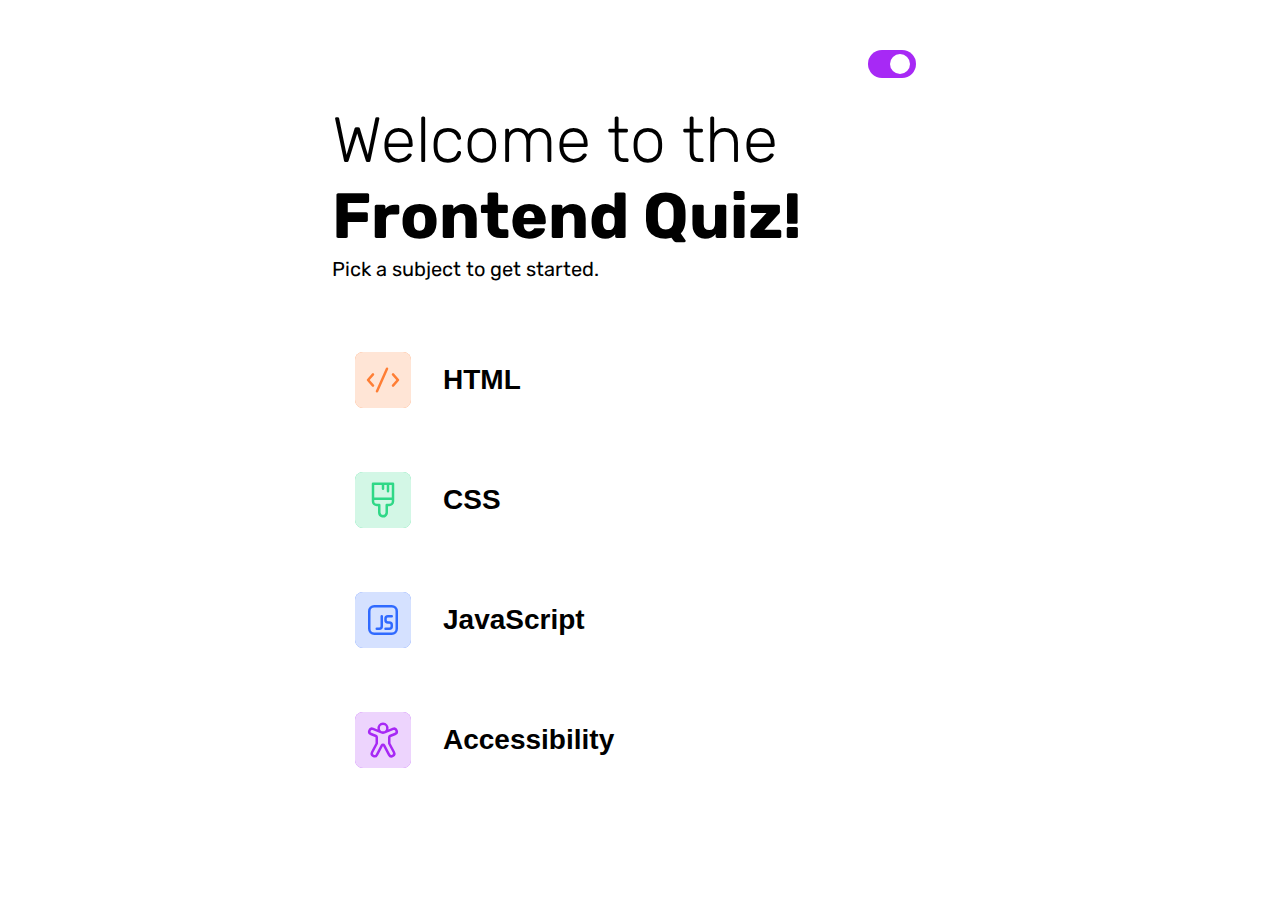
==== commit 2dd5f0e7: "End screen now styled for desktop" ====
--- a/index.html
+++ b/index.html
@@ -143,40 +143,42 @@
             <p class="heading-l medium">You scored...</p>
           </div>
 
-          <div class="quiz-end-score-reveal-container">
-            <div
-              class="app-header-quiz-category end-screen-quiz-category heading-s">
-              <span
-                data-bg-color="white"
-                class="quiz-button-icon-container quiz-category-icon-container"
-                ><img
-                  class="current-quiz-label-image"
-                  src="./assets/images/icon-accessibility.svg"
-                  alt="Accessibility"
-              /></span>
-              <span id="end-screen-category-label">{category}</span>
+          <div class="quiz-end-summary-container">
+            <div class="quiz-end-score-reveal-container">
+              <div
+                class="app-header-quiz-category end-screen-quiz-category heading-s">
+                <span
+                  data-bg-color="white"
+                  class="quiz-button-icon-container quiz-category-icon-container"
+                  ><img
+                    class="current-quiz-label-image"
+                    src="./assets/images/icon-accessibility.svg"
+                    alt="Accessibility"
+                /></span>
+                <span id="end-screen-category-label">{category}</span>
+              </div>
+              <p>
+                <span
+                  class="bold"
+                  id="final-score"
+                  >{score}</span
+                >
+              </p>
+              <p class="body-s end-screen-total-out-of-label">
+                out of
+                <span
+                  id="end-screen-total-questions"
+                  class="total-questions"
+                  >{total}</span
+                >
+              </p>
             </div>
-            <p>
-              <span
-                class="bold"
-                id="final-score"
-                >{score}</span
-              >
-            </p>
-            <p class="body-s end-screen-total-out-of-label">
-              out of
-              <span
-                id="end-screen-total-questions"
-                class="total-questions"
-                >{total}</span
-              >
-            </p>
+            <button
+              id="btn-play-again"
+              class="button btn-question-submit quiz-submit-question">
+              <span class="">Play Again</span>
+            </button>
           </div>
-          <button
-            id="btn-play-again"
-            class="button btn-question-submit quiz-submit-question">
-            <span class="">Play Again</span>
-          </button>
         </div>
       </div>
     </div>
--- a/style.css
+++ b/style.css
@@ -30,7 +30,6 @@
   --clr-success: var(--clr-green);
   --clr-error: var(--clr-red);
 
-  --radius: 24px; /* Desktop */
   --radius: 12px; /* Mobile */
 
   font-size: 12px;
@@ -410,7 +409,6 @@
   align-items: center;
   justify-content: center;
 
-  /* gap: 2rem; */ /* Desktop */
   gap: 12px; /* Mobile */
 
   width: 100%;
@@ -422,6 +420,10 @@
 }
 
 li {
+  display: flex;
+  align-items: center;
+  justify-content: center;
+
   width: 100%;
 }
 
@@ -443,12 +445,9 @@
   background-color: var(--clr-surface-2);
 
   width: 100%;
-  max-width: 564px;
-
-  min-height: 96px; /* Desktop */
+
   min-height: 64px; /* Mobile */
 
-  padding-inline: 20px; /* Desktop */
   padding-inline: 12px; /* Mobile */
 
   overflow: hidden;
@@ -525,16 +524,12 @@
 
   flex-shrink: 0;
 
-  margin-right: 32px; /* Desktop */
   margin-right: 16px; /* Mobile */
 
-  padding: 8px; /* Desktop */
   padding: 4px; /* Mobile */
 
-  width: 56px; /* Desktop */
   width: 40px; /* Mobile */
 
-  height: 56px; /* Desktop */
   height: 40px; /* Mobile */
 
   aspect-ratio: 1;
@@ -757,8 +752,6 @@
 
   max-width: 100%;
 
-  /* Width Should dynamically change with JS */
-
   height: 100%;
 
   border-radius: 999px;
@@ -787,7 +780,8 @@
 }
 
 .max-width {
-  max-width: 327px;
+  max-width: 327px; /* Mobile */
+  padding-inline: 1rem;
 }
 
 .bold,
@@ -807,7 +801,6 @@
 h1,
 h2,
 .heading-l {
-  font-size: 64px; /* Desktop */
   font-size: 40px; /* Mobile */
   font-weight: 300;
 }
@@ -822,7 +815,6 @@
 h5,
 h6,
 .heading-s {
-  font-size: 28px; /* Desktop */
   font-size: 18px; /* Mobile */
   font-weight: 600;
 }
@@ -834,14 +826,13 @@
 }
 
 .body-s {
-  font-size: 20px; /* Desktop */
   font-size: 14px; /* Mobile */
   line-height: 150%;
   color: var(--clr-on-surface-2);
 }
 
 .quiz-question-body {
-  font-size: 20px;
+  font-size: 20px; /* Mobile */
   line-height: 120%;
 }
 
@@ -853,24 +844,22 @@
 
 /*** Background Images - Responsive with Light & Dark Versions ***/
 
-/*** Desktop Color Scheme BG ***/
+/*** Mobile Color Scheme BG ***/
 body[data-light-mode='dark'] {
-  body {
-    background-image: url(./assets/images/pattern-background-desktop-dark.svg);
-  }
-
-  .light-switch-icon-dark {
-    background-image: url('./assets/images/icon-moon-light.svg');
-  }
-
-  .light-switch-icon-light {
-    background-image: url('./assets/images/icon-sun-light.svg');
-  }
+  background-image: url(./assets/images/pattern-background-mobile-dark.svg);
+}
+
+.light-switch-icon-dark {
+  background-image: url('./assets/images/icon-moon-light.svg');
+}
+
+.light-switch-icon-light {
+  background-image: url('./assets/images/icon-sun-light.svg');
 }
 
 body[data-light-mode='light'] {
   body {
-    background-image: url(./assets/images/pattern-background-desktop-light.svg);
+    background-image: url(./assets/images/pattern-background-mobile-light.svg);
   }
 
   .light-switch-icon-dark {
@@ -884,7 +873,11 @@
 
 /*** Tablet Color Scheme BG ***/
 
-@media screen and (max-width: 768px) {
+@media screen and (min-width: 768px) {
+  :root {
+    --radius: 24px; /* Desktop */
+  }
+
   body[data-light-mode='dark'] {
     background-image: url(./assets/images/pattern-background-tablet-dark.svg);
   }
@@ -892,15 +885,247 @@
   body[data-light-mode='light'] {
     background-image: url(./assets/images/pattern-background-tablet-light.svg);
   }
-}
-
-/*** Mobile Color Scheme BG ***/
-@media screen and (max-width: 375px) {
+
+  .quiz-end-title-container {
+    line-height: 400%;
+  }
+
+  .quiz-question-body {
+    font-size: 36px;
+    margin-top: 2rem;
+  }
+
+  .title-container {
+    width: 100%;
+  }
+
+  button.button.btn-question-submit {
+    margin-top: 2rem;
+
+    font-size: 28px;
+  }
+
+  div.no-answer-selected-label-container > p {
+    font-size: 24px;
+  }
+
+  #quiz-progress-bar-container {
+    margin-block: 4.5rem;
+  }
+
+  /*** App Header ***/
+
+  .app-header {
+    margin-top: 3rem;
+  }
+
+  .question-header {
+    padding-top: 4rem;
+  }
+
+  /*** Quiz Questions Fieldset ***/
+
+  .quiz-questions-fieldset {
+    gap: 2rem;
+  }
+
+  /*** Lists ***/
+
+  ul {
+    gap: 2rem; /* Desktop */
+  }
+
+  /*** Buttons ***/
+
+  button.button,
+  label.button,
+  .question-container.button {
+    min-height: 96px; /* Desktop */
+
+    padding-inline: 20px; /* Desktop */
+  }
+
+  /*** Quiz Button Icon ***/
+
+  .quiz-button-icon-container {
+    margin-right: 32px; /* Desktop */
+
+    padding: 8px; /* Desktop */
+
+    width: 56px; /* Desktop */
+
+    height: 56px; /* Desktop */
+
+    font-size: 28px;
+  }
+
+  /*** Utility ***/
+  .max-width {
+    max-width: 640px;
+    padding-inline: 1rem;
+  }
+
+  h1,
+  h2,
+  .heading-l {
+    font-size: 64px; /* Desktop */
+  }
+
+  h5,
+  h6,
+  .heading-s {
+    font-size: 28px; /* Desktop */
+  }
+
+  .body-s {
+    font-size: 20px; /* Desktop */
+  }
+
+  /*** Light Toggle ***/
+  .light-switch-container {
+    display: flex;
+    align-items: center;
+    justify-content: center;
+
+    gap: 8px;
+
+    margin-left: auto;
+  }
+
+  .switch {
+    width: 48px;
+    height: 28px;
+  }
+
+  .slider:before {
+    height: 20px;
+    width: 20px;
+    left: 6px;
+    bottom: 4px;
+  }
+
+  input:checked + .slider:before {
+    transform: translateX(16px);
+  }
+
+  /*** Light Toggle Icons ***/
+
+  .light-switch-icon {
+    width: 24px;
+    height: 24px;
+  }
+}
+
+/*** Desktop ***/
+@media screen and (min-width: 1440px) {
   body[data-light-mode='dark'] {
-    background-image: url(./assets/images/pattern-background-mobile-dark.svg);
+    background-image: url(./assets/images/pattern-background-desktop-dark.svg);
   }
 
   body[data-light-mode='light'] {
-    background-image: url(./assets/images/pattern-background-mobile-light.svg);
-  }
-}
+    background-image: url(./assets/images/pattern-background-desktop-light.svg);
+  }
+
+  .app {
+    align-items: center;
+    justify-content: center;
+  }
+
+  .app-header {
+    max-width: 1160px;
+  }
+
+  .max-width {
+    max-width: auto;
+    padding-inline: 0;
+  }
+
+  #quiz-intro-container {
+    flex-direction: row;
+    align-items: center;
+    justify-content: center;
+  }
+
+  .title-container {
+    justify-content: start;
+    margin: 0;
+    height: 100%;
+    max-height: 456px;
+    max-width: calc(1160px / 2);
+    padding-left: 2rem;
+  }
+
+  .quiz-choices-nav {
+    margin-block: auto;
+    height: 100%;
+    max-height: 456px;
+    max-width: calc(1160px / 2);
+    padding-right: 2rem;
+  }
+
+  #quiz-container > section {
+    display: flex;
+    flex-direction: row;
+    justify-content: center;
+    gap: 8rem;
+  }
+
+  .question-header {
+    justify-content: start;
+    margin: 0;
+    height: 100%;
+    max-height: 456px;
+    max-width: calc(1160px / 2);
+    padding-left: 2rem;
+    padding-top: 0;
+  }
+
+  .quiz-section-questions-container {
+    margin-block: auto;
+    height: 100%;
+    max-height: 456px;
+    max-width: calc(1160px / 2);
+    padding-right: 2rem;
+
+    margin-inline: 0;
+  }
+
+  #quiz-progress-bar-container {
+    margin-top: 14rem;
+  }
+
+  .quiz-end-content-container {
+    display: flex;
+    flex-direction: row;
+    justify-content: center;
+    gap: 8rem;
+  }
+
+  .quiz-end-title-container {
+    justify-content: start;
+    margin: 0;
+    height: 100%;
+    max-height: 456px;
+    width: 100%;
+    max-width: calc(1160px / 2);
+    padding-left: 2rem;
+  }
+
+  .quiz-end-summary-container {
+    margin-block: auto;
+    height: 100%;
+    max-height: 456px;
+    width: 100%;
+    max-width: calc(1160px / 2);
+    padding-right: 2rem;
+  }
+
+  .quiz-end-score-reveal-container {
+    margin-top: 0;
+    min-height: 388px;
+  }
+
+  div.max-width.auto-inline-margin.quiz-end-content-container {
+    max-width: 100%;
+  }
+}
